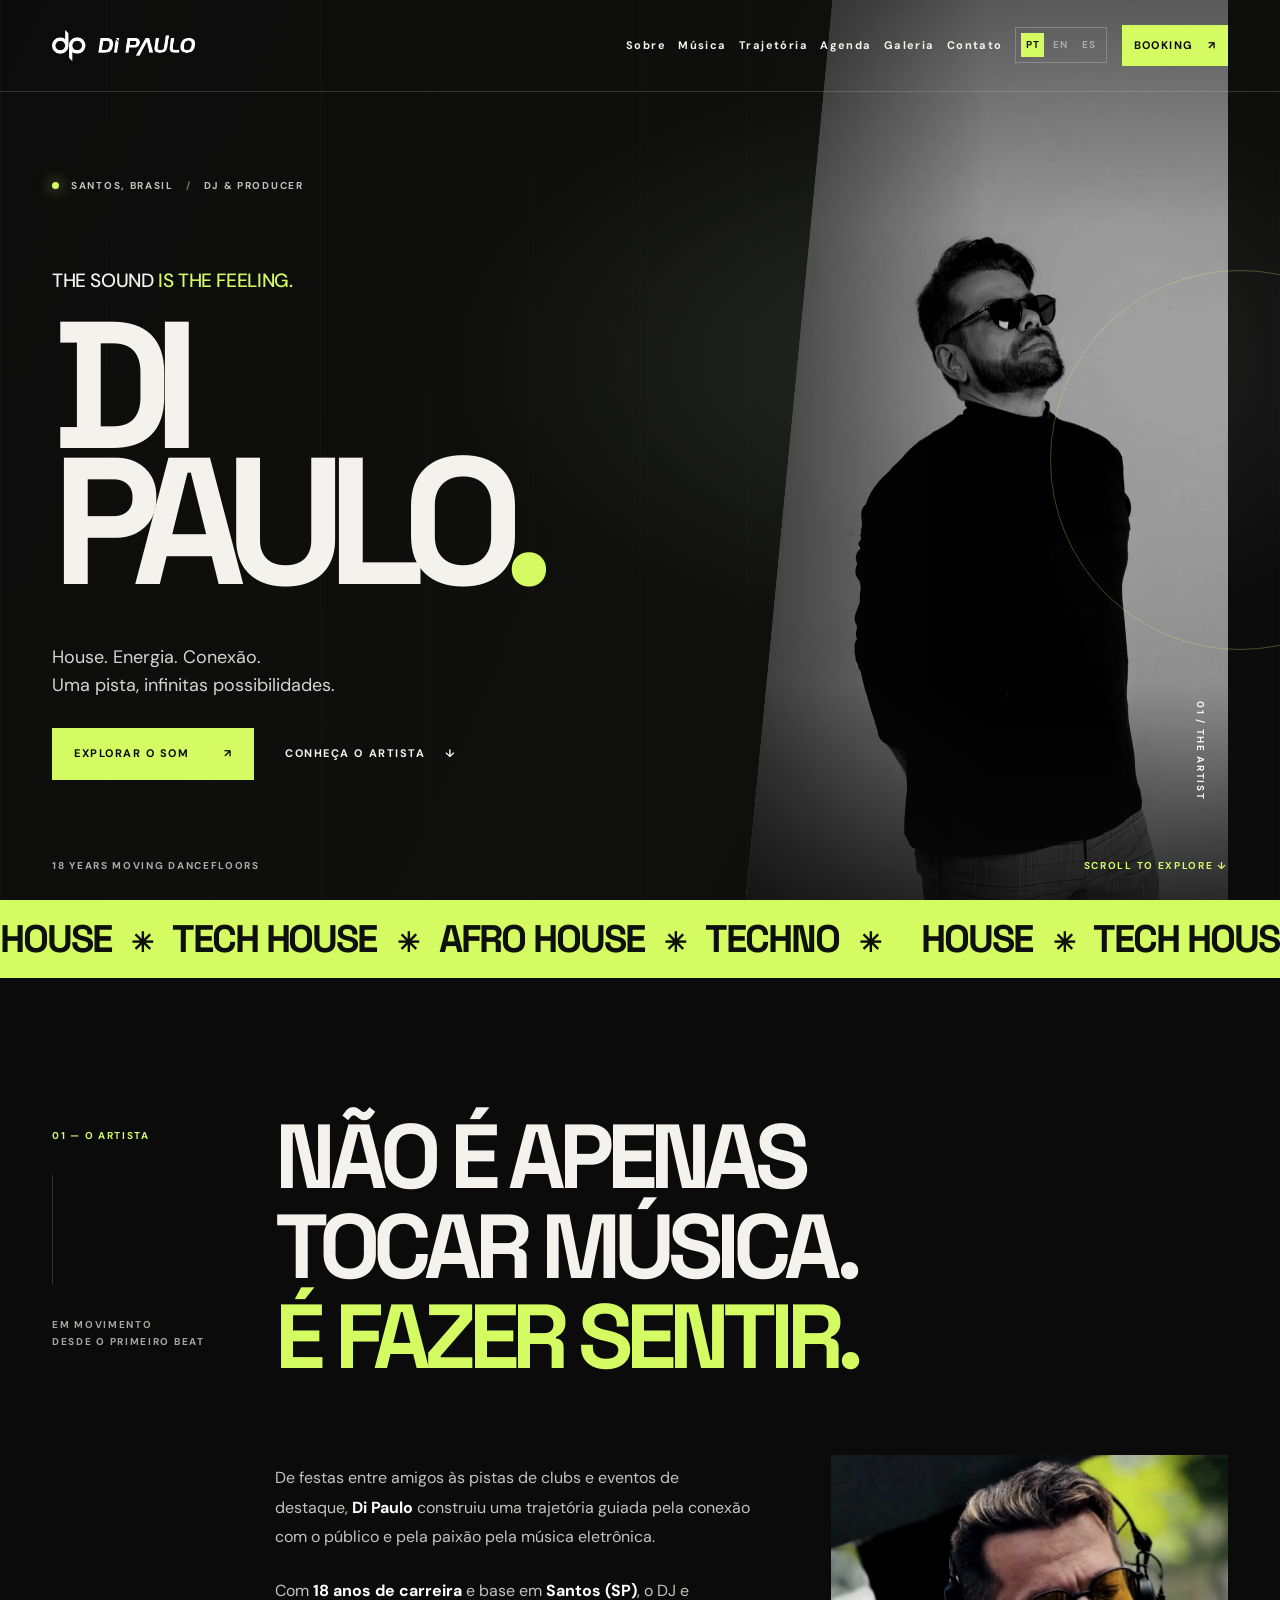
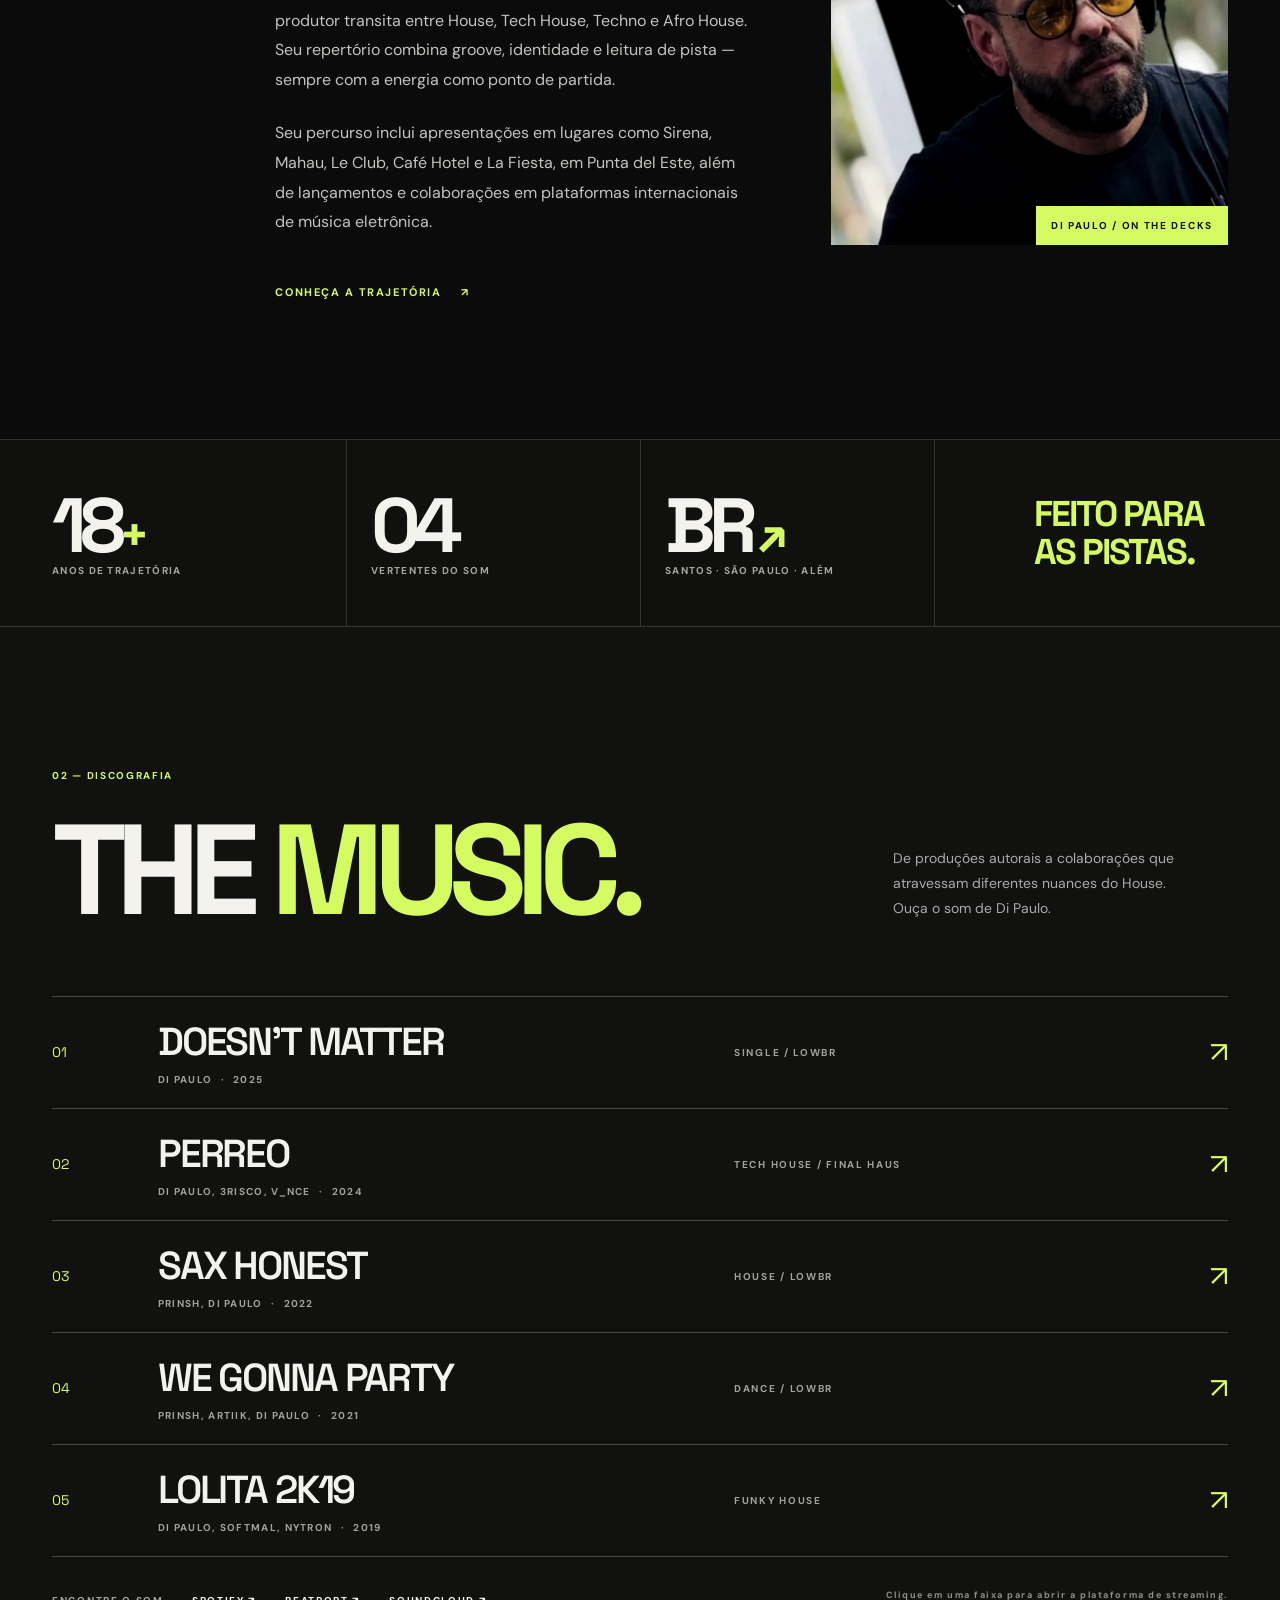
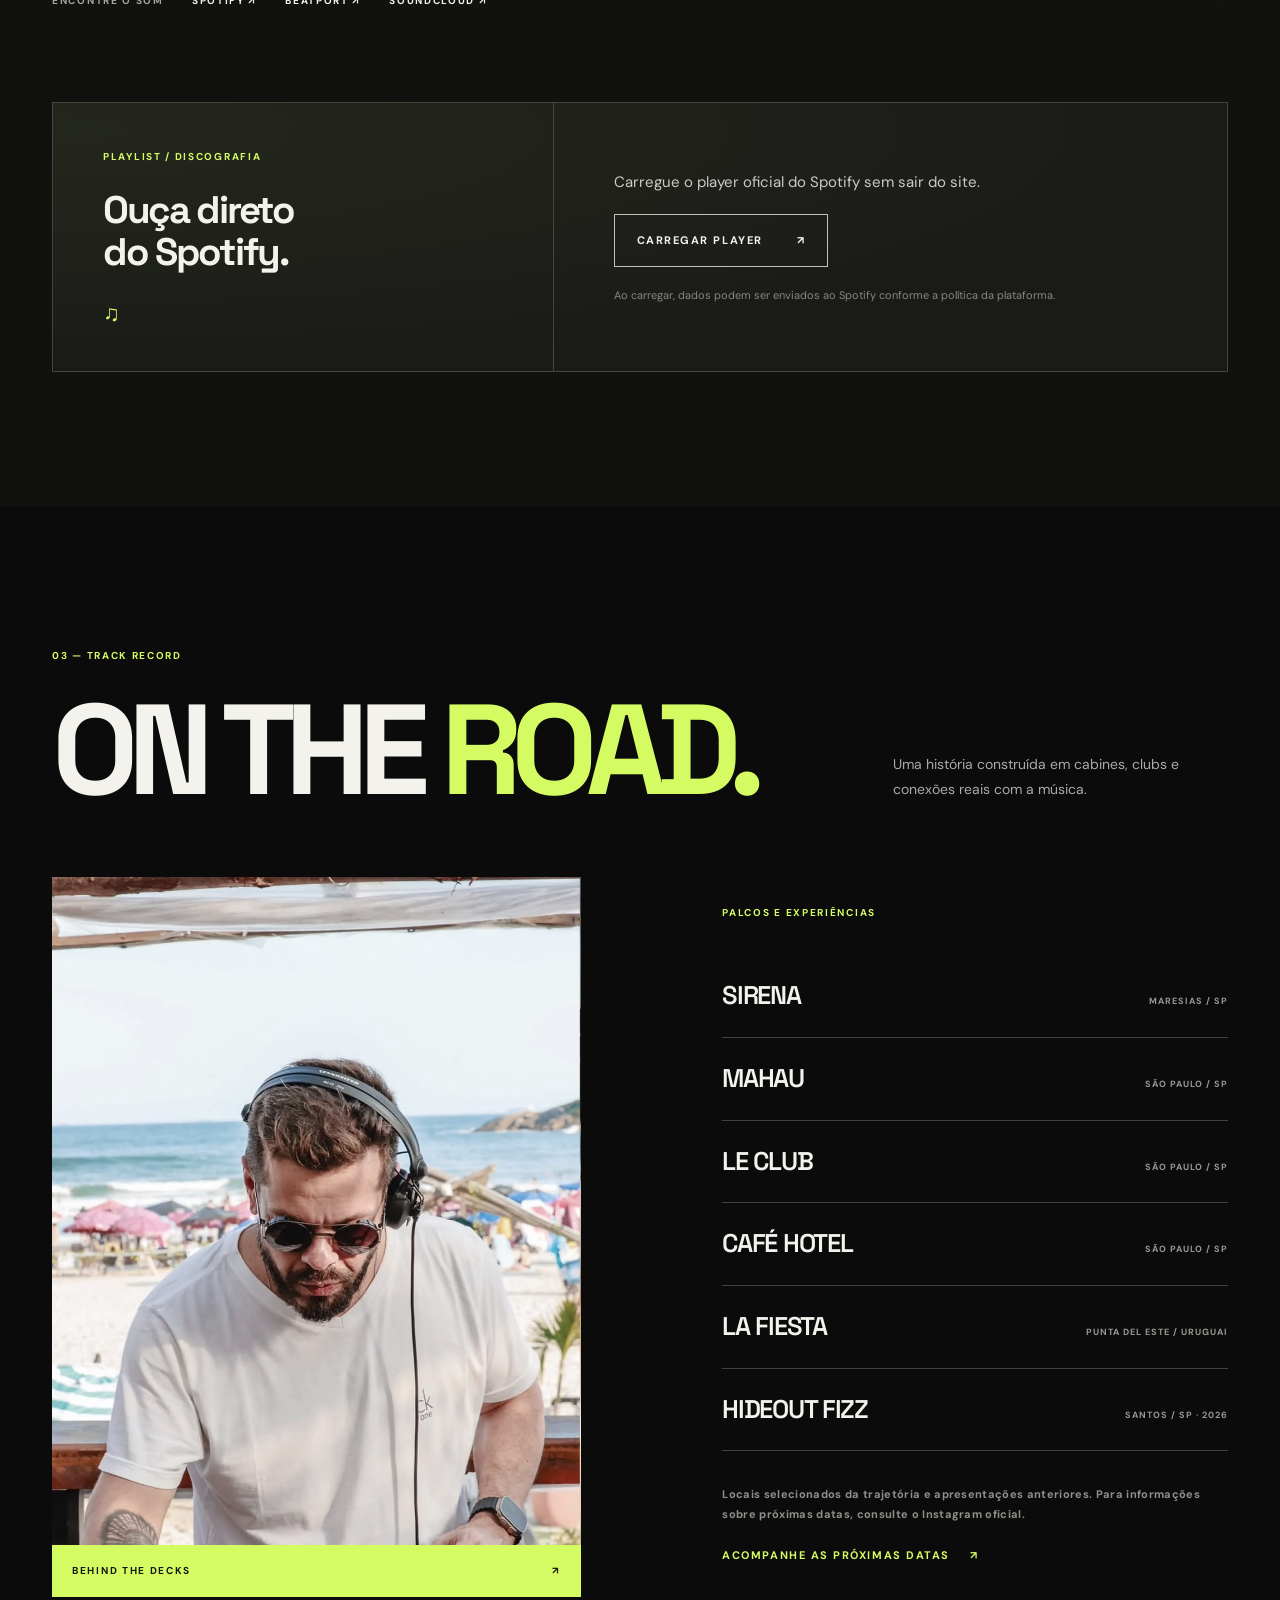
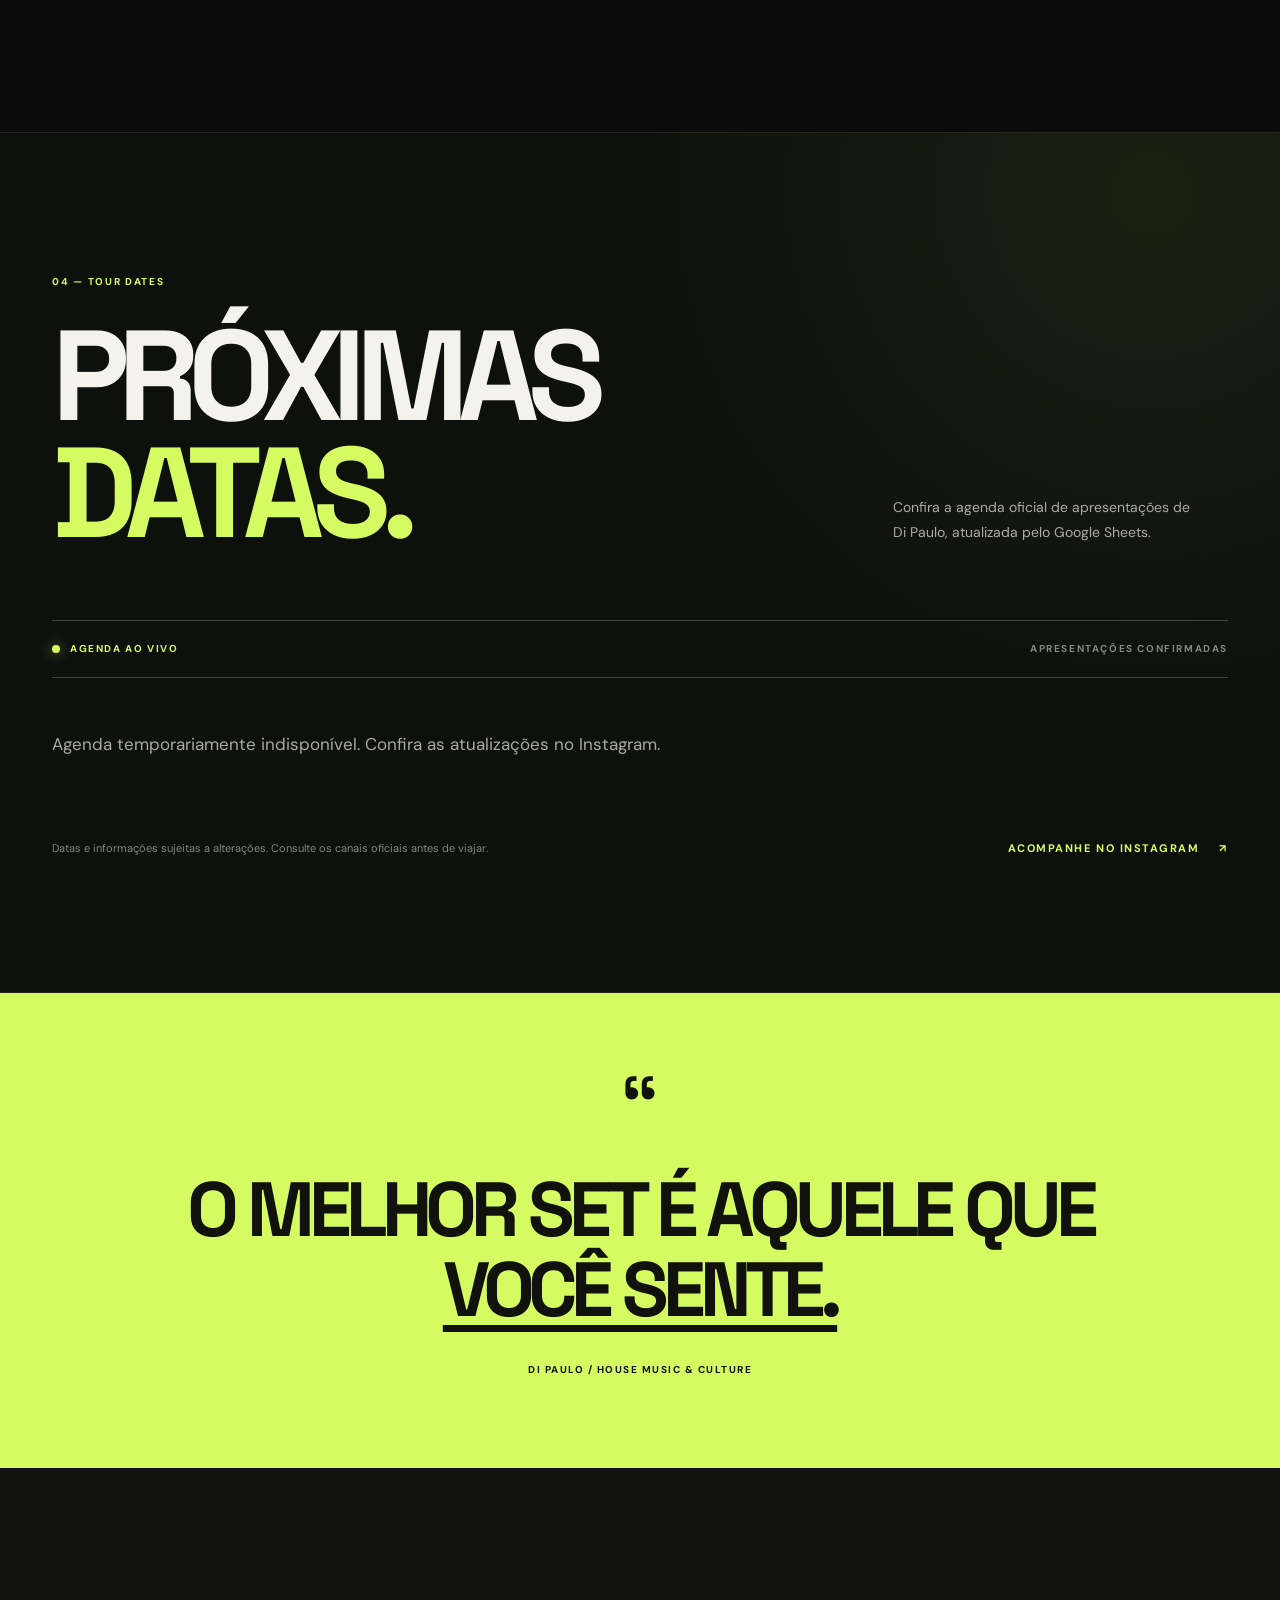
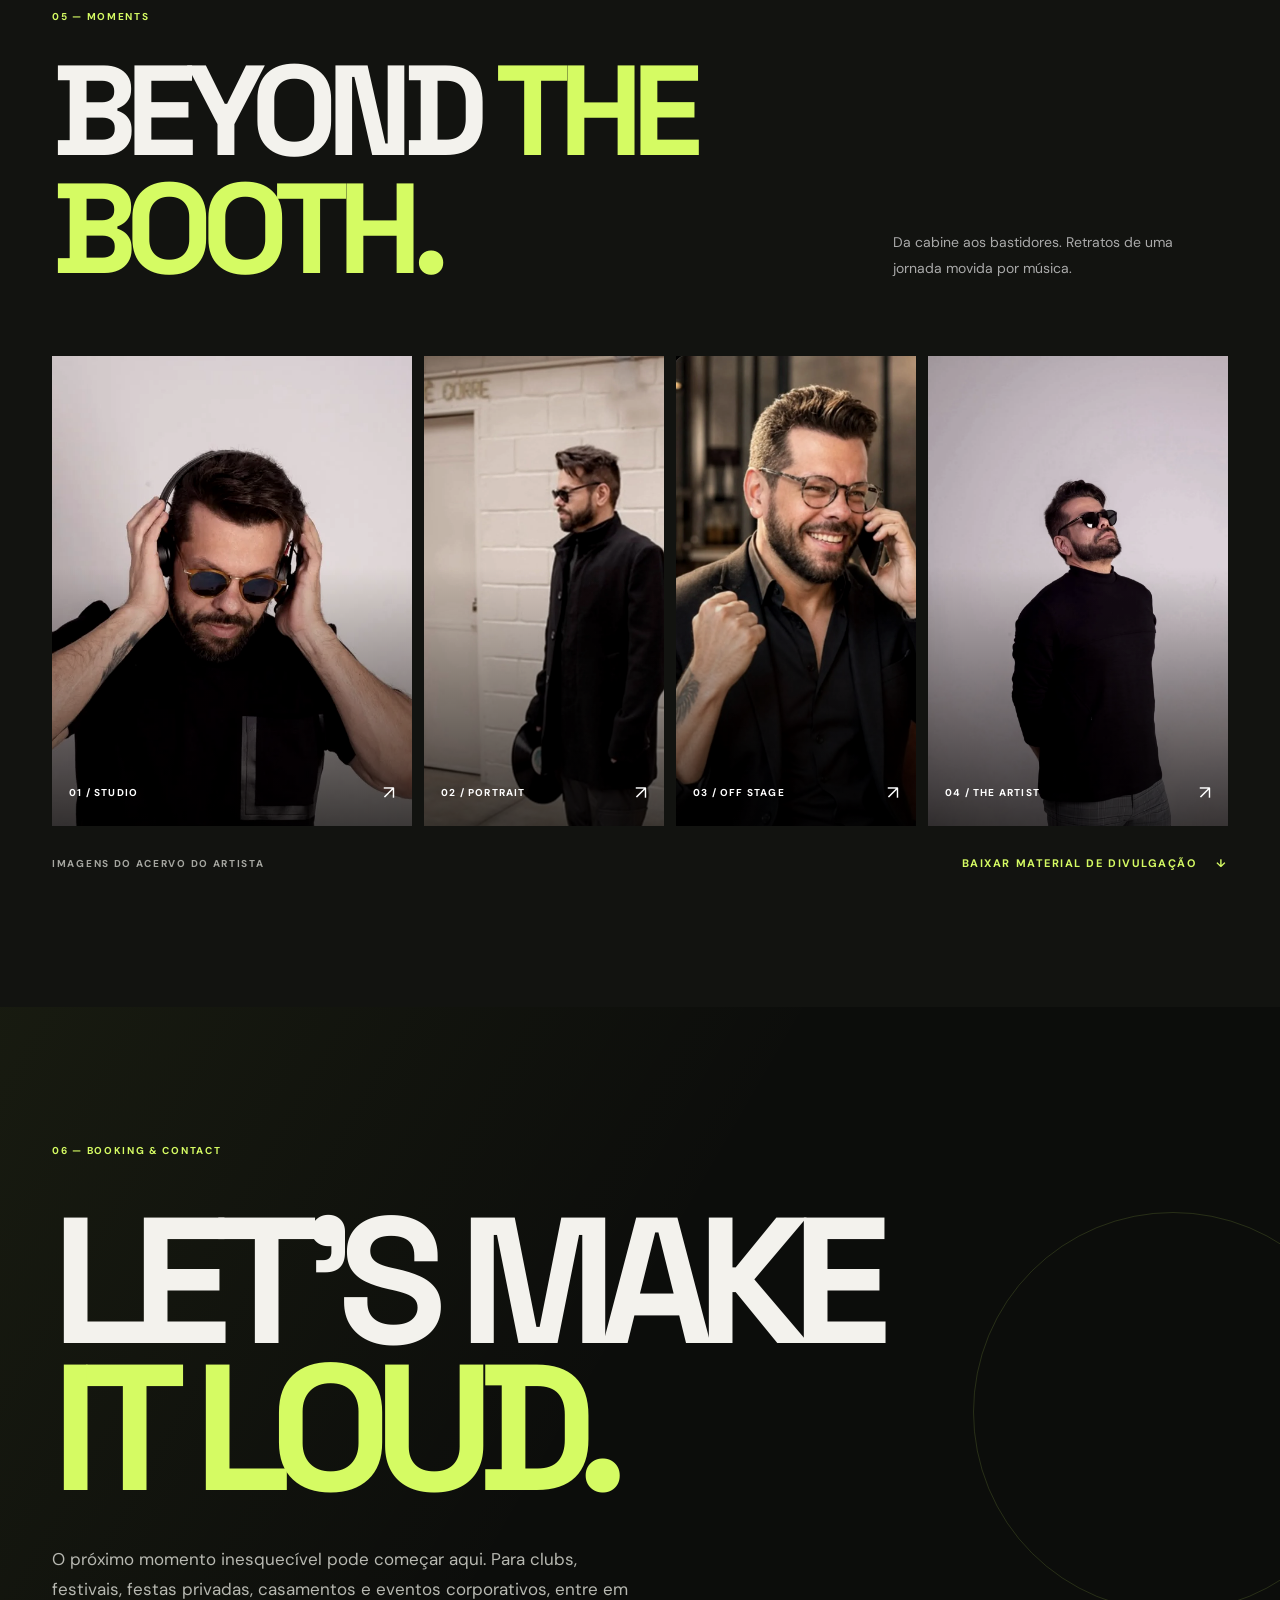
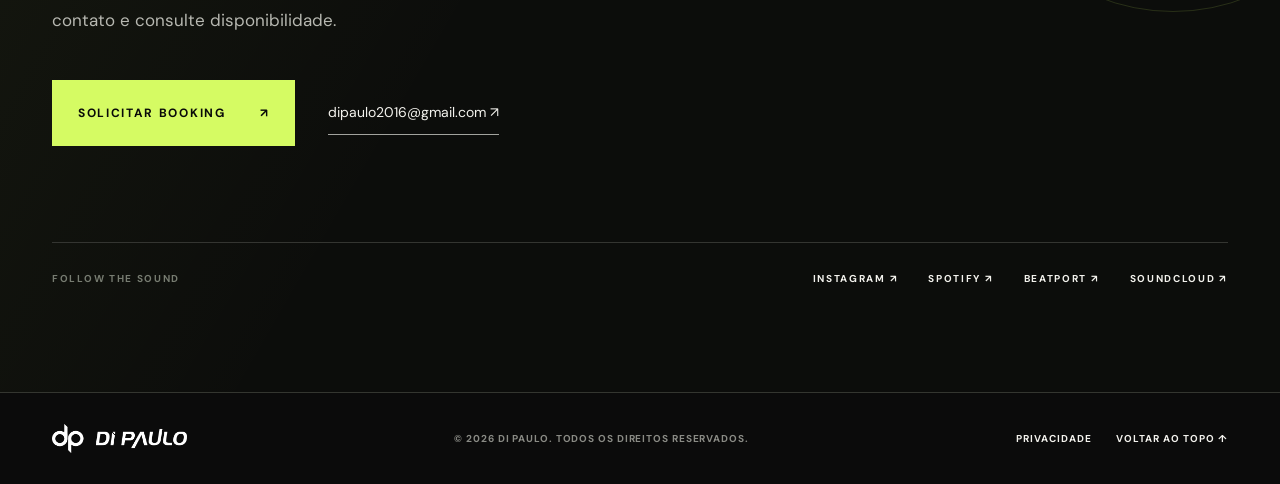
==== DI_PAULO_SITE_AGENDA_MULTILINGUE_NETLIFY/public/index.html @ 7b635022 "Add files via upload" ====
<!DOCTYPE html>

<html lang="pt-BR">
<head>
<meta charset="utf-8"/>
<meta content="width=device-width, initial-scale=1, viewport-fit=cover" name="viewport"/>
<meta content="#0b0b0b" name="theme-color"/>
<meta content="dark" name="color-scheme"/>
<meta content="Di Paulo: DJ e produtor musical de Santos (SP). Confira a agenda oficial de shows, discografia, carreira e contato para booking." name="description"/>
<meta content="index,follow,max-image-preview:large" name="robots"/>
<meta content="index,follow,max-image-preview:large" name="googlebot"/>
<meta content="Di Paulo" name="author"/>
<meta content="DJ Di Paulo, Di Paulo DJ, DJ Santos, DJ São Paulo, DJ House, Tech House, Afro House, música eletrônica, contratar DJ, booking DJ Di Paulo" name="keywords"/>
<!-- ATENÇÃO: substitua DOMINIO-A-DEFINIR.com.br pelo domínio real antes de publicar. -->
<link href="https://DOMINIO-A-DEFINIR.com.br/pt/" rel="canonical"/>
<meta content="profile" property="og:type"/>
<meta content="pt_BR" property="og:locale"/>
<meta content="Di Paulo — DJ &amp; Producer" property="og:site_name"/>
<meta content="Di Paulo | DJ &amp; Producer — Official Website" property="og:title"/>
<meta content="Di Paulo: DJ e produtor musical de Santos (SP). Confira a agenda oficial de shows, discografia, carreira e contato para booking." property="og:description"/>
<meta content="https://DOMINIO-A-DEFINIR.com.br/pt/" property="og:url"/>
<meta content="https://DOMINIO-A-DEFINIR.com.br/assets/og-di-paulo.jpg" property="og:image"/>
<meta content="1200" property="og:image:width"/>
<meta content="630" property="og:image:height"/>
<meta content="Di Paulo — DJ e produtor musical" property="og:image:alt"/>
<meta content="summary_large_image" name="twitter:card"/>
<meta content="Di Paulo | DJ &amp; Producer" name="twitter:title"/>
<meta content="Di Paulo: DJ e produtor musical de Santos (SP). Confira a agenda oficial de shows, discografia, carreira e contato para booking." name="twitter:description"/>
<meta content="https://DOMINIO-A-DEFINIR.com.br/assets/og-di-paulo.jpg" name="twitter:image"/>
<link href="assets/favicon.png" rel="icon" sizes="64x64" type="image/png"/>
<link href="assets/apple-touch-icon.png" rel="apple-touch-icon"/>
<link href="site.webmanifest" rel="manifest"/>
<link as="image" fetchpriority="high" href="assets/hero.webp" rel="preload"/>
<link href="https://fonts.googleapis.com" rel="preconnect"/>
<link crossorigin="" href="https://fonts.gstatic.com" rel="preconnect"/>
<link href="https://fonts.googleapis.com/css2?family=DM+Sans:wght@400;500;600;700&amp;family=Space+Grotesk:wght@400;500;600;700&amp;display=swap" rel="stylesheet"/>
<link href="styles.css" rel="stylesheet"/>
<title>Di Paulo | DJ e Produtor Musical — Agenda, Músicas e Booking</title>
<script type="application/ld+json">{"@context":"https://schema.org","@graph":[{"@type":"WebSite","@id":"https://DOMINIO-A-DEFINIR.com.br/#website","url":"https://DOMINIO-A-DEFINIR.com.br/","name":"Di Paulo | Official Website","inLanguage":["pt-BR","en","es"],"description":"Site oficial do DJ e produtor musical Di Paulo."},{"@type":"MusicGroup","@id":"https://DOMINIO-A-DEFINIR.com.br/#artist","name":"Di Paulo","alternateName":"DJ Di Paulo","url":"https://DOMINIO-A-DEFINIR.com.br/","image":"https://DOMINIO-A-DEFINIR.com.br/assets/og-di-paulo.jpg","description":"DJ e produtor de Santos, São Paulo, com 18 anos de carreira, dedicado à música eletrônica, House, Tech House, Techno e Afro House.","genre":["House","Tech House","Techno","Afro House"],"foundingLocation":{"@type":"Place","name":"Santos, São Paulo, Brasil"},"sameAs":["https://www.instagram.com/dipaulo.dj/","https://open.spotify.com/artist/3mV32t6fsjAGWdzSOjHzW8","https://www.beatport.com/artist/di-paulo/91084","https://soundcloud.com/dipaulodj"],"member":{"@type":"Person","name":"Moisés da Silva Paula","alternateName":"Di Paulo","jobTitle":"DJ e produtor musical"}},{"@type":"WebPage","@id":"https://DOMINIO-A-DEFINIR.com.br/pt/#page","url":"https://DOMINIO-A-DEFINIR.com.br/pt/","name":"Di Paulo | DJ e Produtor Musical — Agenda, Músicas e Booking","inLanguage":"pt-BR","isPartOf":{"@id":"https://DOMINIO-A-DEFINIR.com.br/#website"},"about":{"@id":"https://DOMINIO-A-DEFINIR.com.br/#artist"}}]}</script>
<link href="https://DOMINIO-A-DEFINIR.com.br/pt/" hreflang="pt-BR" rel="alternate"/><link href="https://DOMINIO-A-DEFINIR.com.br/en/" hreflang="en" rel="alternate"/><link href="https://DOMINIO-A-DEFINIR.com.br/es/" hreflang="es" rel="alternate"/><link href="https://DOMINIO-A-DEFINIR.com.br/pt/" hreflang="x-default" rel="alternate"/></head>
<body>
<a class="skip-link" href="#conteudo">Pular para o conteúdo</a>
<header class="site-header" id="topo">
<div class="header-shell">
<a aria-label="Di Paulo — início" class="brand" href="#inicio"><img alt="Di Paulo" decoding="async" height="45" src="assets/logo-di-paulo.png" width="202"/></a>
<nav aria-label="Navegação principal" class="desktop-nav">
<a href="#sobre">Sobre</a><a href="#musica">Música</a><a href="#trajetoria">Trajetória</a><a href="#agenda">Agenda</a><a href="#galeria">Galeria</a><a href="#contato">Contato</a>
</nav>
<div class="header-end"><nav aria-label="Selecionar idioma" class="lang-switch"><a aria-current="page" class="active" href="pt/" hreflang="pt-BR" lang="pt-BR">PT</a><a href="en/" hreflang="en" lang="en">EN</a><a href="es/" hreflang="es" lang="es">ES</a></nav>
<a class="header-book" href="https://wa.me/5513996611777?text=Ol%C3%A1%2C%20Di%20Paulo!%20Gostaria%20de%20consultar%20uma%20data%20para%20booking." rel="noopener noreferrer" target="_blank">BOOKING <span aria-hidden="true">↗</span></a>
<button aria-controls="mobileNav" aria-expanded="false" aria-label="Abrir menu de navegação" class="menu-toggle" id="menuToggle"><span></span><span></span></button>
</div>
</div>
<nav aria-label="Menu móvel" class="mobile-nav" hidden="" id="mobileNav">
<a href="#sobre">Sobre</a><a href="#musica">Música</a><a href="#trajetoria">Trajetória</a><a href="#agenda">Agenda</a><a href="#galeria">Galeria</a><a href="#contato">Contato</a>
<a class="mobile-book" href="https://wa.me/5513996611777?text=Ol%C3%A1%2C%20Di%20Paulo!%20Gostaria%20de%20consultar%20uma%20data%20para%20booking." rel="noopener noreferrer" target="_blank">Solicitar booking ↗</a>
</nav>
</header>
<main id="conteudo">
<section aria-labelledby="heroTitle" class="hero" id="inicio">
<div aria-hidden="true" class="hero-noise"></div>
<div class="hero-grid container">
<div class="hero-copy">
<span class="eyebrow"><span aria-hidden="true" class="pulse"></span> SANTOS, BRASIL <span class="eyebrow-divider">/</span> DJ &amp; PRODUCER</span>
<p class="hero-kicker">THE SOUND <span>IS THE FEELING.</span></p>
<h1 id="heroTitle">DI<br/><em>PAULO</em><span class="hero-period">.</span></h1>
<div class="hero-bottom-copy">
<p>House. Energia. Conexão.<br/>Uma pista, infinitas possibilidades.</p>
<div class="hero-actions"><a class="button button-primary" href="#musica">EXPLORAR O SOM <span aria-hidden="true">↗</span></a><a class="text-link" href="#sobre">CONHEÇA O ARTISTA <span aria-hidden="true">↓</span></a></div>
</div>
</div>
<div aria-hidden="true" class="hero-visual">
<div class="hero-image-panel"><img alt="" fetchpriority="high" height="1600" src="assets/hero.webp" width="1164"/></div>
<span class="hero-visual-id">01 / THE ARTIST</span>
<div class="hero-visual-ring"></div>
</div>
</div>
<div class="hero-footer container"><span>18 YEARS MOVING DANCEFLOORS</span><span>SCROLL TO EXPLORE <span aria-hidden="true">↓</span></span></div>
</section>
<div aria-label="House, Tech House, Afro House e Techno" class="marquee"><div aria-hidden="true" class="marquee-inner"><span>HOUSE <i>✳</i> TECH HOUSE <i>✳</i> AFRO HOUSE <i>✳</i> TECHNO <i>✳</i></span><span>HOUSE <i>✳</i> TECH HOUSE <i>✳</i> AFRO HOUSE <i>✳</i> TECHNO <i>✳</i></span></div></div>
<section aria-labelledby="aboutTitle" class="section about" id="sobre">
<div class="container about-layout">
<div class="section-side"><span class="section-count">01 — O ARTISTA</span><div class="side-line"></div><span class="mini-note">EM MOVIMENTO<br/>DESDE O PRIMEIRO BEAT</span></div>
<div class="about-main"><p class="leadline">NÃO É APENAS<br/>TOCAR MÚSICA.<br/><span>É FAZER SENTIR.</span></p>
<div class="about-content"><div class="about-text"><h2 class="visually-hidden" id="aboutTitle">Sobre Di Paulo</h2><p>De festas entre amigos às pistas de clubs e eventos de destaque, <strong>Di Paulo</strong> construiu uma trajetória guiada pela conexão com o público e pela paixão pela música eletrônica.</p><p>Com <strong>18 anos de carreira</strong> e base em <strong>Santos (SP)</strong>, o DJ e produtor transita entre House, Tech House, Techno e Afro House. Seu repertório combina groove, identidade e leitura de pista — sempre com a energia como ponto de partida.</p><p>Seu percurso inclui apresentações em lugares como Sirena, Mahau, Le Club, Café Hotel e La Fiesta, em Punta del Este, além de lançamentos e colaborações em plataformas internacionais de música eletrônica.</p><a class="inline-arrow" href="#trajetoria">CONHEÇA A TRAJETÓRIA <span aria-hidden="true">↗</span></a></div>
<div class="about-image"><img alt="Di Paulo utilizando fones de DJ durante uma apresentação" height="1148" loading="lazy" src="assets/portrait.webp" width="1290"/><span class="photo-label">DI PAULO / ON THE DECKS</span></div></div>
</div>
</div>
</section>
<section aria-label="Destaques da carreira" class="stats-band"><div class="container stats-grid"><div class="stat"><strong>18<span>+</span></strong><small>ANOS DE TRAJETÓRIA</small></div><div class="stat"><strong>04</strong><small>VERTENTES DO SOM</small></div><div class="stat"><strong>BR<span> ↗</span></strong><small>SANTOS · SÃO PAULO · ALÉM</small></div><div class="stat stat-statement"><span>FEITO PARA<br/>AS PISTAS.</span></div></div></section>
<section aria-labelledby="musicTitle" class="section music-section" id="musica"><div class="container">
<div class="section-heading"><div><span class="section-count">02 — DISCOGRAFIA</span><h2 id="musicTitle">THE <em>MUSIC.</em></h2></div><p>De produções autorais a colaborações que atravessam diferentes nuances do House. Ouça o som de Di Paulo.</p></div>
<div class="music-list">
<a class="track" href="https://open.spotify.com/artist/3mV32t6fsjAGWdzSOjHzW8" rel="noopener noreferrer" target="_blank"><span class="track-index">01</span><span class="track-body"><b>DOESN'T MATTER</b><small>DI PAULO <span class="dotsep">·</span> 2025</small></span><span class="track-type">SINGLE / LOWBR</span><span aria-hidden="true" class="track-arrow">↗</span></a>
<a class="track" href="https://www.beatport.com/pt/artist/di-paulo/91084" rel="noopener noreferrer" target="_blank"><span class="track-index">02</span><span class="track-body"><b>PERREO</b><small>DI PAULO, 3RISCO, V_NCE <span class="dotsep">·</span> 2024</small></span><span class="track-type">TECH HOUSE / FINAL HAUS</span><span aria-hidden="true" class="track-arrow">↗</span></a>
<a class="track" href="https://music.apple.com/us/song/1717114560" rel="noopener noreferrer" target="_blank"><span class="track-index">03</span><span class="track-body"><b>SAX HONEST</b><small>PRINSH, DI PAULO <span class="dotsep">·</span> 2022</small></span><span class="track-type">HOUSE / LOWBR</span><span aria-hidden="true" class="track-arrow">↗</span></a>
<a class="track" href="https://music.apple.com/us/album/we-gonna-party-single/1792556141" rel="noopener noreferrer" target="_blank"><span class="track-index">04</span><span class="track-body"><b>WE GONNA PARTY</b><small>PRINSH, ARTIIK, DI PAULO <span class="dotsep">·</span> 2021</small></span><span class="track-type">DANCE / LOWBR</span><span aria-hidden="true" class="track-arrow">↗</span></a>
<a class="track" href="https://www.beatport.com/track/lolita-2k19/12041640" rel="noopener noreferrer" target="_blank"><span class="track-index">05</span><span class="track-body"><b>LOLITA 2K19</b><small>DI PAULO, SOFTMAL, NYTRON <span class="dotsep">·</span> 2019</small></span><span class="track-type">FUNKY HOUSE</span><span aria-hidden="true" class="track-arrow">↗</span></a>
</div>
<div class="music-bottom"><div class="music-platforms"><span>ENCONTRE O SOM</span><a href="https://open.spotify.com/artist/3mV32t6fsjAGWdzSOjHzW8" rel="noopener noreferrer" target="_blank">SPOTIFY ↗</a><a href="https://www.beatport.com/artist/di-paulo/91084" rel="noopener noreferrer" target="_blank">BEATPORT ↗</a><a href="https://soundcloud.com/dipaulodj" rel="noopener noreferrer" target="_blank">SOUNDCLOUD ↗</a></div><p class="music-footnote">Clique em uma faixa para abrir a plataforma de streaming.</p></div>
<div class="spotify-player"><div class="player-heading"><div><span class="tiny-label">PLAYLIST / DISCOGRAFIA</span><h3>Ouça direto<br/>do Spotify.</h3></div><div aria-hidden="true" class="player-icon">♫</div></div><div class="player-load" id="playerSlot"><p>Carregue o player oficial do Spotify sem sair do site.</p><button class="button button-outline" id="loadSpotify" type="button">CARREGAR PLAYER <span aria-hidden="true">↗</span></button><small>Ao carregar, dados podem ser enviados ao Spotify conforme a política da plataforma.</small></div></div>
</div></section>
<section aria-labelledby="journeyTitle" class="section journey-section" id="trajetoria"><div class="container">
<div class="section-heading journey-heading"><div><span class="section-count">03 — TRACK RECORD</span><h2 id="journeyTitle">ON THE <em>ROAD.</em></h2></div><p>Uma história construída em cabines, clubs e conexões reais com a música.</p></div>
<div class="journey-layout"><div class="journey-photo"><img alt="Di Paulo tocando durante uma apresentação ao ar livre, próximo à praia" height="1600" loading="lazy" src="assets/live.webp" width="948"/><div class="journey-photo-label">BEHIND THE DECKS <span>↗</span></div></div><div class="journey-details"><p class="tiny-label">PALCOS E EXPERIÊNCIAS</p><ul class="venues"><li><span>SIRENA</span><small>MARESIAS / SP</small></li><li><span>MAHAU</span><small>SÃO PAULO / SP</small></li><li><span>LE CLUB</span><small>SÃO PAULO / SP</small></li><li><span>CAFÉ HOTEL</span><small>SÃO PAULO / SP</small></li><li><span>LA FIESTA</span><small>PUNTA DEL ESTE / URUGUAI</small></li><li><span>HIDEOUT FIZZ</span><small>SANTOS / SP · 2026</small></li></ul><p class="journey-note">Locais selecionados da trajetória e apresentações anteriores. Para informações sobre próximas datas, consulte o Instagram oficial.</p><a class="inline-arrow" href="https://www.instagram.com/dipaulo.dj/" rel="noopener noreferrer" target="_blank">ACOMPANHE AS PRÓXIMAS DATAS <span aria-hidden="true">↗</span></a></div></div>
</div></section><section aria-labelledby="agendaTitle" class="section agenda-section" id="agenda">
<div class="container">
<div class="section-heading"><div><span class="section-count">04 — TOUR DATES</span>
<h2 id="agendaTitle">PRÓXIMAS <em>DATAS.</em></h2></div>
<p id="agendaIntro">Confira a agenda oficial de apresentações de Di Paulo, atualizada pelo Google Sheets.</p></div>
<div class="agenda-toolbar"><span class="agenda-tag"><i aria-hidden="true"></i> <span id="agendaLabel">AGENDA AO VIVO</span></span><span id="agendaUpdated">APRESENTAÇÕES CONFIRMADAS</span></div>
<div aria-busy="true" aria-live="polite" class="agenda-list" id="agendaList"><p class="agenda-empty">Carregando apresentações...</p></div>
<div class="agenda-bottom"><p id="agendaDisclaimer">Datas e informações sujeitas a alterações. Consulte os canais oficiais antes de viajar.</p><a class="inline-arrow" href="https://www.instagram.com/dipaulo.dj/" id="agendaInstagram" rel="noopener noreferrer" target="_blank">ACOMPANHE NO INSTAGRAM <span aria-hidden="true">↗</span></a></div>
</div>
</section>
<section aria-label="Mensagem artística" class="quote-section"><div class="container quote-inner"><div class="quote-ornament">“</div><p>O MELHOR SET É AQUELE QUE <em>VOCÊ SENTE.</em></p><span>DI PAULO / HOUSE MUSIC &amp; CULTURE</span></div></section>
<section aria-labelledby="galleryTitle" class="section gallery-section" id="galeria"><div class="container"><div class="section-heading"><div><span class="section-count">05 — MOMENTS</span><h2 id="galleryTitle">BEYOND <em>THE BOOTH.</em></h2></div><p>Da cabine aos bastidores. Retratos de uma jornada movida por música.</p></div><div class="gallery-grid">
<button aria-label="Ampliar foto: Di Paulo com fones" class="gallery-card g1" data-alt="Di Paulo ajustando seus fones em ensaio fotográfico" data-full="assets/headphones.webp" type="button"><img alt="Di Paulo ajustando seus fones de ouvido" height="789" loading="lazy" src="assets/headphones.webp" width="1074"/><span>01 / STUDIO <b>↗</b></span></button>
<button aria-label="Ampliar retrato de Di Paulo" class="gallery-card g2" data-alt="Di Paulo em retrato de rua com look preto" data-full="assets/street.webp" type="button"><img alt="Di Paulo em retrato urbano" height="1600" loading="lazy" src="assets/street.webp" width="1234"/><span>02 / PORTRAIT <b>↗</b></span></button>
<button aria-label="Ampliar foto profissional de Di Paulo" class="gallery-card g3" data-alt="Di Paulo em retrato profissional sorrindo" data-full="assets/business.webp" type="button"><img alt="Retrato profissional de Di Paulo" height="1600" loading="lazy" src="assets/business.webp" width="892"/><span>03 / OFF STAGE <b>↗</b></span></button>
<button aria-label="Ampliar foto de estúdio de Di Paulo" class="gallery-card g4" data-alt="Di Paulo com roupas pretas e óculos escuros" data-full="assets/hero.webp" type="button"><img alt="Ensaio de estúdio de Di Paulo" height="1600" loading="lazy" src="assets/hero.webp" width="1164"/><span>04 / THE ARTIST <b>↗</b></span></button>
</div><div class="gallery-footer"><span>IMAGENS DO ACERVO DO ARTISTA</span><a class="inline-arrow" download="" href="media-kit-di-paulo.zip">BAIXAR MATERIAL DE DIVULGAÇÃO <span aria-hidden="true">↓</span></a></div></div></section>
<section aria-labelledby="contactTitle" class="contact-section" id="contato"><div class="container contact-layout"><span class="section-count">06 — BOOKING &amp; CONTACT</span><h2 id="contactTitle">LET'S MAKE<br/><em>IT LOUD.</em></h2><p>O próximo momento inesquecível pode começar aqui. Para clubs, festivais, festas privadas, casamentos e eventos corporativos, entre em contato e consulte disponibilidade.</p><div class="contact-actions"><a class="button button-primary large" href="https://wa.me/5513996611777?text=Ol%C3%A1%2C%20Di%20Paulo!%20Gostaria%20de%20consultar%20uma%20data%20para%20booking." rel="noopener noreferrer" target="_blank">SOLICITAR BOOKING <span aria-hidden="true">↗</span></a><a class="email-link" href="mailto:dipaulo2016@gmail.com?subject=Booking%20-%20Di%20Paulo">dipaulo2016@gmail.com <span aria-hidden="true">↗</span></a></div><div class="contact-social"><span>FOLLOW THE SOUND</span><a href="https://www.instagram.com/dipaulo.dj/" rel="noopener noreferrer" target="_blank">INSTAGRAM ↗</a><a href="https://open.spotify.com/artist/3mV32t6fsjAGWdzSOjHzW8" rel="noopener noreferrer" target="_blank">SPOTIFY ↗</a><a href="https://www.beatport.com/artist/di-paulo/91084" rel="noopener noreferrer" target="_blank">BEATPORT ↗</a><a href="https://soundcloud.com/dipaulodj" rel="noopener noreferrer" target="_blank">SOUNDCLOUD ↗</a></div></div></section>
</main>
<footer class="site-footer"><div class="container footer-content"><a class="footer-logo" href="#inicio"><img alt="Di Paulo — voltar ao início" height="41" loading="lazy" src="assets/logo-di-paulo.png" width="185"/></a><p>© <span id="year">2026</span> DI PAULO. TODOS OS DIREITOS RESERVADOS.</p><div class="footer-links"><a href="privacidade.html">PRIVACIDADE</a><a href="#inicio">VOLTAR AO TOPO ↑</a></div></div></footer>
<dialog aria-label="Foto ampliada" class="lightbox" id="lightbox"><button aria-label="Fechar foto ampliada" class="lightbox-close" id="lightboxClose" type="button">✕</button><img alt="" id="lightboxImage" src="assets/headphones.webp"/><p id="lightboxCaption"></p></dialog>
<script defer="" src="script.js"></script>
</body>
</html>
---- DI_PAULO_SITE_AGENDA_MULTILINGUE_NETLIFY/public/styles.css ----
:root{--bg:#0b0b0b;--panel:#141414;--panel2:#1a1a1a;--text:#f3f2ed;--muted:#a5a6a0;--line:#343531;--accent:#d5fb63;--font-display:'Space Grotesk',Arial,Helvetica,sans-serif;--font-body:'DM Sans',Arial,Helvetica,sans-serif;--max:1370px}
*,*::before,*::after{box-sizing:border-box}html{scroll-behavior:smooth;scroll-padding-top:88px}body{margin:0;background:var(--bg);color:var(--text);font-family:var(--font-body);font-size:16px;line-height:1.55;-webkit-font-smoothing:antialiased}::selection{background:var(--accent);color:#080808}a{color:inherit;text-decoration:none}button{font:inherit;cursor:pointer}img{max-width:100%;display:block}button:focus-visible,a:focus-visible{outline:2px solid var(--accent);outline-offset:5px}h1,h2,h3,p{margin-top:0}h1,h2,h3{font-family:var(--font-display)}.container{width:min(calc(100% - 104px),var(--max));margin-inline:auto}.visually-hidden{position:absolute;clip-path:inset(50%);width:1px;height:1px;overflow:hidden;white-space:nowrap}.skip-link{position:fixed;top:-60px;left:12px;background:var(--accent);color:#080808;padding:12px;z-index:999}.skip-link:focus{top:12px}.site-header{position:absolute;top:0;left:0;width:100%;z-index:100;border-bottom:1px solid rgba(255,255,255,.15)}.site-header.scrolled{position:fixed;background:rgba(10,10,10,.95);backdrop-filter:blur(20px)}.header-shell{height:91px;width:min(calc(100% - 104px),var(--max));margin:auto;display:flex;align-items:center;justify-content:space-between;gap:34px}.brand{display:inline-flex;align-items:center;flex:0 0 auto}.brand img{width:183px;height:auto}.desktop-nav{display:flex;gap:31px;align-items:center;margin-left:auto}.desktop-nav a,.header-book{font-weight:700;font-size:11px;letter-spacing:.13em}.desktop-nav a{transition:color .2s}.desktop-nav a:hover,.footer-links a:hover{color:var(--accent)}.header-book{color:var(--bg);background:var(--accent);padding:13px 18px;white-space:nowrap;display:inline-flex;gap:14px;align-items:center;transition:background .2s,transform .2s}.header-book:hover,.button-primary:hover{background:#e5ff9a;transform:translateY(-2px)}.menu-toggle{display:none;background:transparent;border:0;padding:10px;gap:7px;flex-direction:column}.menu-toggle span{display:block;width:25px;height:2px;background:var(--text)}.mobile-nav[hidden]{display:none!important}.hero{position:relative;min-height:855px;height:min(920px,100svh);max-height:1020px;overflow:hidden;background:radial-gradient(ellipse at 74% 40%,#282a28 0%,transparent 37%),#0c0c0c}.hero::before{content:'';position:absolute;inset:0;background-image:linear-gradient(90deg,rgba(255,255,255,.022) 1px,transparent 1px);background-size:8.33% 100%;pointer-events:none}.hero-noise{position:absolute;inset:0;background:linear-gradient(115deg,transparent 0%,rgba(29,34,20,.18) 60%,transparent 90%);pointer-events:none}.hero-grid{position:relative;height:100%;display:grid;grid-template-columns:59% 41%;z-index:1}.hero-copy{position:relative;display:flex;flex-direction:column;justify-content:center;padding:116px 0 58px;z-index:3}.eyebrow,.section-count,.mini-note,.tiny-label,.hero-footer,.photo-label,.music-platforms,.music-footnote,.journey-photo-label,.journey-note,.gallery-footer,.contact-social,.site-footer,.track-type{font-size:10px;letter-spacing:.17em;font-weight:700}.eyebrow{display:flex;align-items:center;gap:12px;color:#c1c1b9}.pulse{width:7px;height:7px;background:var(--accent);border-radius:50%;box-shadow:0 0 15px var(--accent)}.eyebrow-divider{color:#75766e}.hero-kicker{font-size:clamp(15px,1.5vw,20px);font-weight:500;letter-spacing:-.02em;margin:72px 0 0}.hero-kicker span{color:var(--accent)}.hero h1{font-size:clamp(126px,14.1vw,226px);line-height:.75;letter-spacing:-.105em;font-weight:700;margin:23px 0 0;white-space:nowrap}.hero h1 em{font-style:normal;color:var(--text)}.hero-period{color:var(--accent)}.hero-bottom-copy{margin-top:55px;display:flex;flex-direction:column;gap:28px}.hero-bottom-copy p{font-size:18px;line-height:1.55;color:#d4d5d0;margin:0}.hero-actions{display:flex;align-items:center;gap:31px;flex-wrap:wrap}.button{border:0;display:inline-flex;align-items:center;justify-content:space-between;gap:34px;padding:17px 22px;font-weight:700;letter-spacing:.14em;font-size:11px;transition:background .2s,transform .2s;min-height:52px}.button-primary{background:var(--accent);color:#090a08}.button-outline{background:transparent;border:1px solid #bfc1b8;color:var(--text)}.button-outline:hover{border-color:var(--accent);color:var(--accent)}.text-link,.inline-arrow{font-size:11px;letter-spacing:.14em;font-weight:700;display:inline-flex;gap:20px;align-items:center}.text-link:hover,.inline-arrow:hover{color:var(--accent)}.hero-visual{position:relative;align-self:stretch;min-width:0}.hero-image-panel{height:100%;width:100%;overflow:hidden;position:relative;clip-path:polygon(18% 0,100% 0,100% 100%,0 100%)}.hero-image-panel::after{content:'';position:absolute;inset:0;background:linear-gradient(90deg,rgba(10,10,10,.62),rgba(10,10,10,.01) 50%),linear-gradient(0deg,rgba(10,10,10,.75),transparent 24%,transparent 75%,rgba(10,10,10,.36));pointer-events:none}.hero-image-panel img{height:100%;width:100%;object-fit:cover;object-position:50% 39%;filter:grayscale(1) contrast(1.2) brightness(.72)}.hero-visual-id{position:absolute;bottom:100px;right:20px;font-size:10px;font-weight:700;letter-spacing:.17em;z-index:2;writing-mode:vertical-rl}.hero-visual-ring{width:380px;height:380px;border:1px solid rgba(213,251,99,.28);position:absolute;border-radius:50%;top:30%;right:-42%;pointer-events:none}.hero-footer{position:absolute;bottom:27px;left:50%;transform:translateX(-50%);display:flex;justify-content:space-between;z-index:5;color:#aaa;gap:15px}.hero-footer span:last-child{color:var(--accent)}.marquee{background:var(--accent);color:#0e100b;overflow:hidden;white-space:nowrap;padding:20px 0}.marquee-inner{display:flex;width:max-content;animation:marquee 26s linear infinite}.marquee-inner>span{font-family:var(--font-display);font-size:clamp(25px,3vw,46px);line-height:1;letter-spacing:-.055em;font-weight:700;padding-right:28px}.marquee i{font-size:.7em;font-style:normal;padding:0 13px}@keyframes marquee{to{transform:translateX(-50%)}}.section{padding:135px 0}.section-count{color:var(--accent)}.about-layout{display:grid;grid-template-columns:19% 81%}.section-side{display:flex;flex-direction:column;gap:31px;padding-top:15px}.side-line{width:1px;height:110px;background:var(--line)}.mini-note{color:var(--muted);line-height:1.7}.leadline{font-size:clamp(52px,7.1vw,105px);line-height:.99;letter-spacing:-.076em;font-family:var(--font-display);font-weight:700;margin:0 0 80px}.leadline span{color:var(--accent)}.about-content{display:grid;grid-template-columns:1fr .83fr;gap:clamp(32px,6vw,95px);align-items:start}.about-text{max-width:530px}.about-text p{font-size:16px;line-height:1.85;color:#c3c3bf;margin:0 0 24px}.about-text strong{color:#fff}.about-text .inline-arrow{margin-top:23px;color:var(--accent)}.about-image{margin-top:-8px;position:relative;overflow:hidden}.about-image img{width:100%;height:390px;object-fit:cover;object-position:50% 43%;filter:saturate(.68) contrast(1.1)}.photo-label{position:absolute;right:0;bottom:0;background:var(--accent);color:#10110d;padding:12px 15px}.stats-band{border-top:1px solid var(--line);border-bottom:1px solid var(--line);background:#10110f}.stats-grid{display:grid;grid-template-columns:repeat(4,1fr)}.stat{padding:47px 24px;border-left:1px solid var(--line);min-height:170px;display:flex;flex-direction:column;justify-content:space-between}.stat:first-child{padding-left:0;border-left:0}.stat strong{font-family:var(--font-display);font-size:clamp(58px,6vw,90px);letter-spacing:-.09em;line-height:1}.stat strong span{color:var(--accent);font-size:.65em}.stat small{font-size:10px;font-weight:700;letter-spacing:.13em;color:#a5a6a0}.stat-statement{justify-content:center;align-items:flex-end;color:var(--accent)}.stat-statement>span{font-family:var(--font-display);font-size:clamp(29px,2.8vw,44px);font-weight:700;line-height:1.04;letter-spacing:-.055em}.section-heading{display:flex;align-items:end;justify-content:space-between;gap:36px;margin-bottom:68px}.section-heading h2{font-size:clamp(72px,10vw,142px);line-height:.92;letter-spacing:-.085em;margin:24px 0 0}.section-heading h2 em{font-style:normal;color:var(--accent)}.section-heading>p{max-width:300px;color:#aaa;line-height:1.8;font-size:14px;margin:0 3% 7px 0}.music-section{background:#111210}.music-list{border-top:1px solid #454740}.track{display:grid;grid-template-columns:9% 49% 31% 11%;align-items:center;min-height:112px;border-bottom:1px solid #454740;transition:background .2s,padding .2s;padding:13px 0}.track:hover{padding-left:14px;padding-right:14px;background:#23251d}.track-index{font-family:var(--font-display);font-size:14px;color:var(--accent)}.track-body{display:flex;flex-direction:column;gap:6px}.track-body b{font-family:var(--font-display);font-size:clamp(25px,3.05vw,41px);font-weight:600;letter-spacing:-.055em;line-height:1.2}.track-body small{color:#a1a29c;font-size:10px;letter-spacing:.13em;font-weight:700}.dotsep{padding:0 5px}.track-type{color:#a1a29c}.track-arrow{justify-self:end;font-size:29px;color:var(--accent);transition:transform .2s}.track:hover .track-arrow{transform:translate(4px,-4px)}.music-bottom{display:flex;align-items:center;justify-content:space-between;gap:20px;margin-top:32px}.music-platforms{display:flex;flex-wrap:wrap;align-items:center;gap:28px}.music-platforms>span{color:var(--muted)}.music-platforms a:hover{color:var(--accent)}.music-footnote{color:#8e8f8a;font-size:9px}.spotify-player{border:1px solid #44463d;margin-top:90px;display:grid;grid-template-columns:1fr 1.35fr;min-height:270px;background:radial-gradient(ellipse at 0% 10%,#24271d,transparent 70%),#1a1b18}.player-heading{padding:40px 50px;display:flex;flex-direction:column;justify-content:space-between}.tiny-label{color:var(--accent)}.player-heading h3{font-size:clamp(31px,3vw,47px);line-height:1.1;letter-spacing:-.06em;margin:21px 0 0}.player-icon{font-size:22px;color:var(--accent)}.player-load{padding:45px 60px;border-left:1px solid #44463d;display:flex;align-items:flex-start;flex-direction:column;justify-content:center;gap:20px}.player-load p{color:#cbcbc6;font-size:15px;max-width:380px;margin:0}.player-load small{color:#858780;font-size:11px}.player-iframe{width:100%;height:275px;border:0;display:block}.journey-section{background:#0b0b0b}.journey-layout{display:grid;grid-template-columns:45% 1fr;gap:12%;align-items:stretch}.journey-photo{position:relative;max-height:720px;overflow:hidden}.journey-photo img{height:100%;width:100%;object-fit:cover;object-position:center 44%;filter:saturate(.68) contrast(1.05)}.journey-photo-label{position:absolute;left:0;bottom:0;background:var(--accent);color:#151612;width:100%;padding:18px 20px;display:flex;justify-content:space-between}.journey-details{padding:28px 0}.venues{list-style:none;margin:35px 0 31px;padding:0}.venues li{border-bottom:1px solid #41423e;padding:21px 0;display:flex;justify-content:space-between;align-items:baseline;gap:15px}.venues li span{font-family:var(--font-display);font-size:clamp(20px,2vw,29px);font-weight:600;letter-spacing:-.05em}.venues li small{font-size:9px;letter-spacing:.11em;color:#989993;font-weight:700;text-align:right}.journey-note{letter-spacing:.03em;line-height:1.75;color:#8f9089;font-size:11px;margin-top:34px}.journey-details .inline-arrow{color:var(--accent);margin-top:12px}.quote-section{background:var(--accent);color:#11120e;padding:83px 0 91px;text-align:center}.quote-inner{display:flex;flex-direction:column;align-items:center}.quote-ornament{font-family:var(--font-display);font-size:94px;line-height:.75;margin-bottom:24px}.quote-inner>p{max-width:1050px;font-family:var(--font-display);font-size:clamp(43px,6vw,88px);font-weight:700;letter-spacing:-.08em;line-height:1.04;margin-bottom:32px}.quote-inner p em{font-style:normal;text-decoration:underline;text-underline-offset:.12em}.quote-inner>span{font-size:10px;letter-spacing:.15em;font-weight:700}.gallery-section{background:#121310}.gallery-grid{display:grid;grid-template-columns:1.2fr .8fr .8fr 1fr;gap:12px;height:470px}.gallery-card{background:#242424;border:0;padding:0;position:relative;overflow:hidden;min-width:0}.gallery-card::after{content:'';position:absolute;inset:45% 0 0;background:linear-gradient(transparent,rgba(0,0,0,.7));pointer-events:none}.gallery-card img{width:100%;height:100%;object-fit:cover;filter:grayscale(.25) contrast(1.05);transition:transform .5s,filter .5s}.gallery-card:hover img{transform:scale(1.055);filter:grayscale(0)}.g1 img{object-position:54% 50%}.g2 img{object-position:45% 50%}.g3 img{object-position:45% 48%}.g4 img{object-position:43% 50%}.gallery-card>span{color:white;position:absolute;z-index:1;left:17px;bottom:18px;right:16px;display:flex;justify-content:space-between;align-items:center;font-size:10px;font-weight:700;letter-spacing:.12em;text-align:left}.gallery-card>span b{font-size:19px;font-weight:400}.gallery-footer{margin-top:29px;display:flex;justify-content:space-between;gap:25px;align-items:center;color:var(--muted)}.gallery-footer .inline-arrow{color:var(--accent)}.contact-section{padding:130px 0 105px;background:linear-gradient(120deg,rgba(210,244,99,.06),transparent 45%),#0c0d0b;overflow:hidden}.contact-layout{position:relative}.contact-layout::after{content:'';position:absolute;right:-145px;top:10%;width:400px;height:400px;border:1px solid rgba(213,251,99,.14);border-radius:50%;pointer-events:none}.contact-layout h2{font-size:clamp(90px,14vw,204px);line-height:.82;letter-spacing:-.095em;margin:46px 0 42px}.contact-layout h2 em{font-style:normal;color:var(--accent)}.contact-layout>p{font-size:17px;max-width:590px;color:#b7b8b1;line-height:1.8}.contact-actions{display:flex;align-items:center;flex-wrap:wrap;gap:33px;margin:45px 0 96px}.button.large{padding:21px 26px;min-height:66px;font-size:12px}.email-link{border-bottom:1px solid #a2a39e;padding:10px 0;font-size:14px}.email-link:hover{color:var(--accent);border-color:var(--accent)}.contact-social{border-top:1px solid var(--line);padding-top:28px;display:flex;gap:30px;flex-wrap:wrap;align-items:center}.contact-social>span{color:#777c71;margin-right:auto}.contact-social a:hover{color:var(--accent)}.site-footer{border-top:1px solid #343630;background:#0b0b0b}.footer-content{display:flex;justify-content:space-between;align-items:center;gap:24px;padding:31px 0}.footer-logo img{width:135px;height:auto}.site-footer p{font-size:10px;color:#8a8b85;letter-spacing:.09em;margin:0}.footer-links{display:flex;gap:24px}.footer-links a{font-size:10px;letter-spacing:.1em;font-weight:700}.lightbox{border:1px solid #555;padding:25px;max-width:min(90vw,940px);max-height:92vh;background:#111;color:#fff;box-shadow:0 30px 100px #000}.lightbox::backdrop{background:rgba(0,0,0,.9)}.lightbox img{max-width:calc(90vw - 60px);max-height:75vh;object-fit:contain;margin:0 auto}.lightbox p{text-align:center;font-size:12px;margin:14px 0 0;color:#ccc}.lightbox-close{position:absolute;right:9px;top:9px;background:var(--accent);color:#111;border:0;width:34px;height:34px;font-size:17px}.policy-page{min-height:100vh;background:var(--bg);padding:140px 0 90px}.policy-page .policy-copy{max-width:750px}.policy-page h1{font-size:clamp(42px,6vw,72px);letter-spacing:-.07em;line-height:1.1}.policy-page h2{font-size:22px;margin:30px 0 12px}.policy-page p,.policy-page li{color:#c4c5bc;line-height:1.8}.policy-page a{color:var(--accent)}
@media(max-width:1130px){.container,.header-shell{width:min(calc(100% - 68px),var(--max))}.desktop-nav{gap:19px}.brand img{width:154px}.hero{min-height:740px}.hero-grid{grid-template-columns:61% 39%}.hero h1{font-size:15vw}.hero-kicker{margin-top:50px}.hero-bottom-copy{margin-top:38px}.about-layout{grid-template-columns:16% 84%}.gallery-grid{height:390px}.journey-layout{gap:7%}}@media(max-width:790px){.container,.header-shell{width:calc(100% - 40px)}.site-header{position:absolute}.header-shell{height:74px}.brand img{width:145px}.desktop-nav,.header-book{display:none}.menu-toggle{display:flex}.header-end{margin-left:auto}.mobile-nav{display:flex;flex-direction:column;gap:0;padding:10px 20px 24px;background:#10110f;border-bottom:1px solid var(--line)}.mobile-nav a{font-family:var(--font-display);padding:13px 6px;font-size:19px;border-bottom:1px solid #30312c}.mobile-nav .mobile-book{color:var(--accent)}.hero{height:auto;min-height:780px;max-height:none}.hero-grid{display:block;min-height:780px}.hero-copy{padding:130px 0 85px;min-height:780px;justify-content:flex-start}.hero-visual{position:absolute;inset:0 0 0 38%;opacity:.6}.hero-image-panel{clip-path:none}.hero-image-panel::after{background:linear-gradient(90deg,#0b0b0b 1%,rgba(11,11,11,.5) 45%,rgba(11,11,11,.25)),linear-gradient(0deg,#0b0b0b,transparent 35%,transparent 75%,#0b0b0b)}.hero-image-panel img{object-position:51% 38%}.hero-visual-id,.hero-visual-ring{display:none}.hero-copy{position:relative}.hero h1{font-size:clamp(100px,19vw,180px);margin-top:32px}.hero-kicker{margin-top:118px}.hero-bottom-copy{margin-top:50px}.hero-bottom-copy p{font-size:16px}.hero-footer{bottom:19px}.hero-footer span{font-size:9px}.section{padding:84px 0}.about-layout{display:block}.section-side{flex-direction:row;align-items:center;justify-content:space-between;padding-top:0;margin-bottom:38px}.side-line,.mini-note{display:none}.leadline{font-size:clamp(51px,10vw,85px);margin-bottom:45px}.about-content{grid-template-columns:1fr 1fr;gap:25px}.about-text p{font-size:14px}.about-image img{height:360px}.stats-grid{grid-template-columns:1fr 1fr}.stat:nth-child(3){border-left:0;border-top:1px solid var(--line);padding-left:0}.stat:nth-child(4){border-top:1px solid var(--line)}.stat:nth-child(1){padding-left:0}.stat strong{font-size:70px}.section-heading{align-items:start;display:block;margin-bottom:42px}.section-heading h2{font-size:clamp(60px,11vw,115px)}.section-heading>p{max-width:500px;margin:20px 0 0}.music-list .track{grid-template-columns:10% 65% 25%;min-height:95px}.track-type{display:none}.spotify-player{grid-template-columns:1fr}.player-heading{padding:33px 36px;flex-direction:row}.player-heading h3{font-size:38px}.player-load{border-left:0;border-top:1px solid var(--line);padding:30px 36px}.journey-layout{gap:35px}.journey-photo{max-height:640px}.journey-details{padding:0}.venues li{flex-direction:column;gap:0;padding:14px 0}.venues li small{text-align:left}.gallery-grid{grid-template-columns:1fr 1fr;height:auto}.gallery-card{height:350px}.gallery-card img{height:100%}.contact-section{padding:90px 0 70px}.contact-layout h2{font-size:clamp(71px,15vw,120px)}.contact-actions{margin-bottom:65px}.footer-content{flex-wrap:wrap}.footer-content p{order:3;width:100%}}@media(max-width:520px){.hero{min-height:745px}.hero-grid{min-height:745px}.hero-copy{min-height:745px;padding-top:122px}.hero-visual{inset:0 0 0 23%;opacity:.5}.hero-kicker{margin-top:122px;font-size:14px}.hero h1{font-size:clamp(94px,20vw,120px);margin-top:38px}.hero-bottom-copy{margin-top:64px}.hero-actions{align-items:flex-start;flex-direction:column;gap:18px}.hero-footer span:first-child{max-width:130px}.hero-footer span:last-child{max-width:140px;text-align:right}.eyebrow{font-size:9px;gap:8px}.marquee{padding:17px 0}.marquee-inner>span{font-size:28px}.section{padding:76px 0}.leadline{font-size:clamp(43px,10vw,56px)}.about-content{grid-template-columns:1fr}.about-image img{height:330px;object-position:center 44%}.stats-grid{grid-template-columns:1fr 1fr}.stat{padding:27px 12px;min-height:125px}.stat strong{font-size:58px}.stat small{font-size:8px}.stat-statement>span{font-size:26px}.section-heading h2{font-size:clamp(52px,11vw,68px)}.track{grid-template-columns:9% 76% 15%!important}.track-body b{font-size:clamp(22px,6.5vw,30px)}.track-body small{font-size:8px}.track-arrow{font-size:22px}.music-platforms{gap:14px;row-gap:9px}.music-platforms>span{width:100%}.music-bottom{flex-direction:column;align-items:start}.spotify-player{margin-top:62px}.player-heading,.player-load{padding:24px}.player-heading h3{font-size:33px}.journey-layout{grid-template-columns:1fr}.journey-photo{height:460px}.venues li{flex-direction:row;align-items:center;gap:12px}.venues li span{font-size:23px}.venues li small{text-align:right;font-size:8px}.quote-section{padding:65px 0}.quote-inner>p{font-size:clamp(36px,9vw,55px)}.gallery-grid{gap:8px}.gallery-card{height:245px}.gallery-card>span{font-size:9px;left:10px;bottom:12px;right:11px}.gallery-footer{flex-direction:column;align-items:start}.contact-layout h2{font-size:clamp(65px,17vw,93px);margin:34px 0 28px}.contact-layout>p{font-size:15px}.contact-actions{display:block}.contact-actions .button{width:100%;margin-bottom:20px}.contact-social{gap:20px}.contact-social>span{width:100%}.footer-content{justify-content:flex-start}.footer-links{margin-left:auto;gap:15px}.footer-logo img{width:120px}.site-footer p{font-size:8px}}
@media(prefers-reduced-motion:reduce){html{scroll-behavior:auto}*,*::before,*::after{animation-duration:.01ms!important;transition-duration:.01ms!important;scroll-behavior:auto!important}}
/* International navigation + official live tour calendar */
.header-end{display:flex;align-items:center;gap:15px}
.lang-switch{display:inline-flex;align-items:center;gap:4px;border:1px solid rgba(255,255,255,.22);padding:5px;white-space:nowrap;flex:0 0 auto}
.lang-switch a{font-size:10px;font-weight:700;letter-spacing:.08em;line-height:1;padding:8px 6px;color:#aaa}
.lang-switch a:hover{color:#fff}.lang-switch a.active{background:var(--accent);color:#10110a}
.desktop-nav{gap:18px}.header-shell{gap:17px}
.agenda-section{background:#0e100d;position:relative;border-top:1px solid #242621;border-bottom:1px solid #242621}
.agenda-section:before{content:"";position:absolute;inset:0;pointer-events:none;background:radial-gradient(circle at 90% 7%,rgba(213,251,99,.07),transparent 37%)}
.agenda-section .container{position:relative}
.agenda-toolbar{display:flex;align-items:center;justify-content:space-between;gap:24px;border-top:1px solid #3e4335;border-bottom:1px solid #3e4335;padding:20px 0;color:#85897f;font-size:10px;font-weight:700;letter-spacing:.16em}
.agenda-tag{display:inline-flex;align-items:center;gap:10px;color:var(--accent)}.agenda-tag i{height:8px;width:8px;border-radius:50%;background:var(--accent);box-shadow:0 0 14px rgba(213,251,99,.6)}
.agenda-list{min-height:135px}.agenda-row{display:grid;grid-template-columns:1.25fr 2.2fr 1.8fr 1fr;gap:25px;padding:29px 0;border-bottom:1px solid #343830;align-items:center}
.agenda-date{font-family:var(--font-display);display:flex;align-items:center;gap:14px}.agenda-day{font-size:54px;font-weight:700;line-height:.95;letter-spacing:-.08em;color:var(--accent)}.agenda-month{display:flex;flex-direction:column;gap:2px;line-height:1.1}.agenda-month b{font-size:17px;letter-spacing:.12em}.agenda-month small{font-size:11px;color:#92988a;letter-spacing:.12em}
.agenda-event strong{display:block;font-family:var(--font-display);font-size:clamp(22px,2.5vw,35px);line-height:1.1;letter-spacing:-.05em}.agenda-event small{font-size:11px;color:#92988a;font-weight:700;letter-spacing:.08em}
.agenda-place b{display:block;font-size:12px;letter-spacing:.1em}.agenda-place small{color:#a1a69a;font-size:12px}.agenda-buy{display:flex;justify-content:flex-end}.agenda-buy a{border:1px solid #818776;padding:11px 15px;font-size:10px;font-weight:700;letter-spacing:.1em;white-space:nowrap}.agenda-buy a:hover{background:var(--accent);color:#0b0b0b;border-color:var(--accent)}.agenda-buy .no-tickets{font-size:10px;letter-spacing:.06em;color:#828679}
.agenda-empty{color:#a8aaa2;font-size:17px;padding:53px 0;margin:0}.agenda-bottom{display:flex;justify-content:space-between;align-items:center;gap:25px;margin-top:27px}.agenda-bottom p{font-size:11px;color:#82897d;margin:0;max-width:620px}.agenda-bottom a{color:var(--accent);white-space:nowrap}
@media(max-width:1280px){.desktop-nav{gap:12px}.header-shell{gap:12px}.brand img{width:143px}.lang-switch a{padding:7px 5px}.header-book{padding:12px}}
@media(max-width:1000px){.desktop-nav a{font-size:10px;letter-spacing:.06em}.header-book{font-size:10px}}
@media(max-width:790px){.header-shell{gap:10px}.header-end{gap:13px}.lang-switch{margin-left:auto}.agenda-row{grid-template-columns:1.1fr 2.3fr 1.6fr;gap:18px}.agenda-buy{grid-column:2/4;justify-content:flex-start}.agenda-day{font-size:46px}.agenda-place b{font-size:11px}.agenda-place small{font-size:10px}}
@media(max-width:520px){.brand img{width:110px}.header-end{gap:6px}.lang-switch{padding:2px;gap:0}.lang-switch a{font-size:9px;padding:9px 5px}.menu-toggle{padding:7px}.agenda-row{grid-template-columns:95px 1fr;gap:8px 15px;padding:24px 0}.agenda-date{grid-row:1/3;align-items:flex-start;gap:5px}.agenda-day{font-size:44px}.agenda-month b{font-size:11px}.agenda-month small{font-size:9px}.agenda-event strong{font-size:24px}.agenda-event small{font-size:9px}.agenda-place{grid-column:2}.agenda-buy{grid-column:2}.agenda-bottom{flex-direction:column;align-items:flex-start}.agenda-toolbar{font-size:8px;gap:10px}.agenda-empty{font-size:14px}}
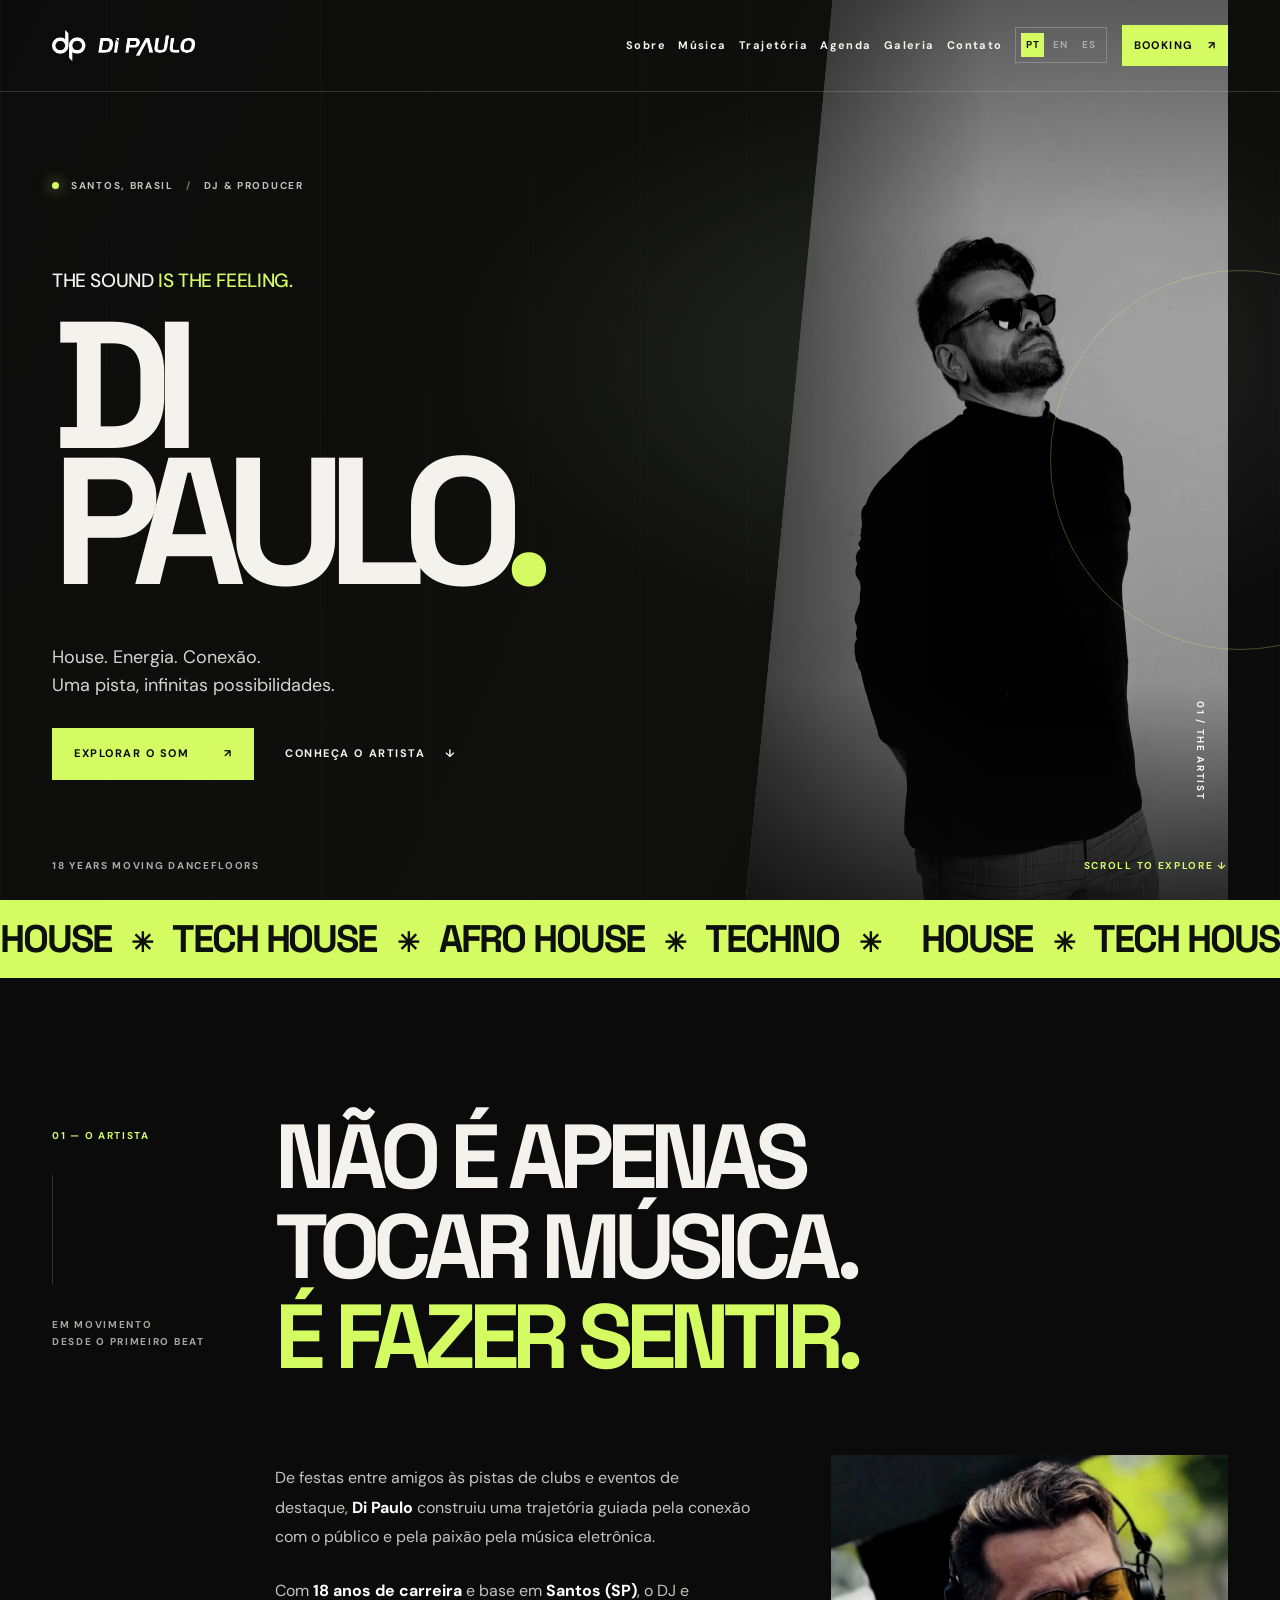
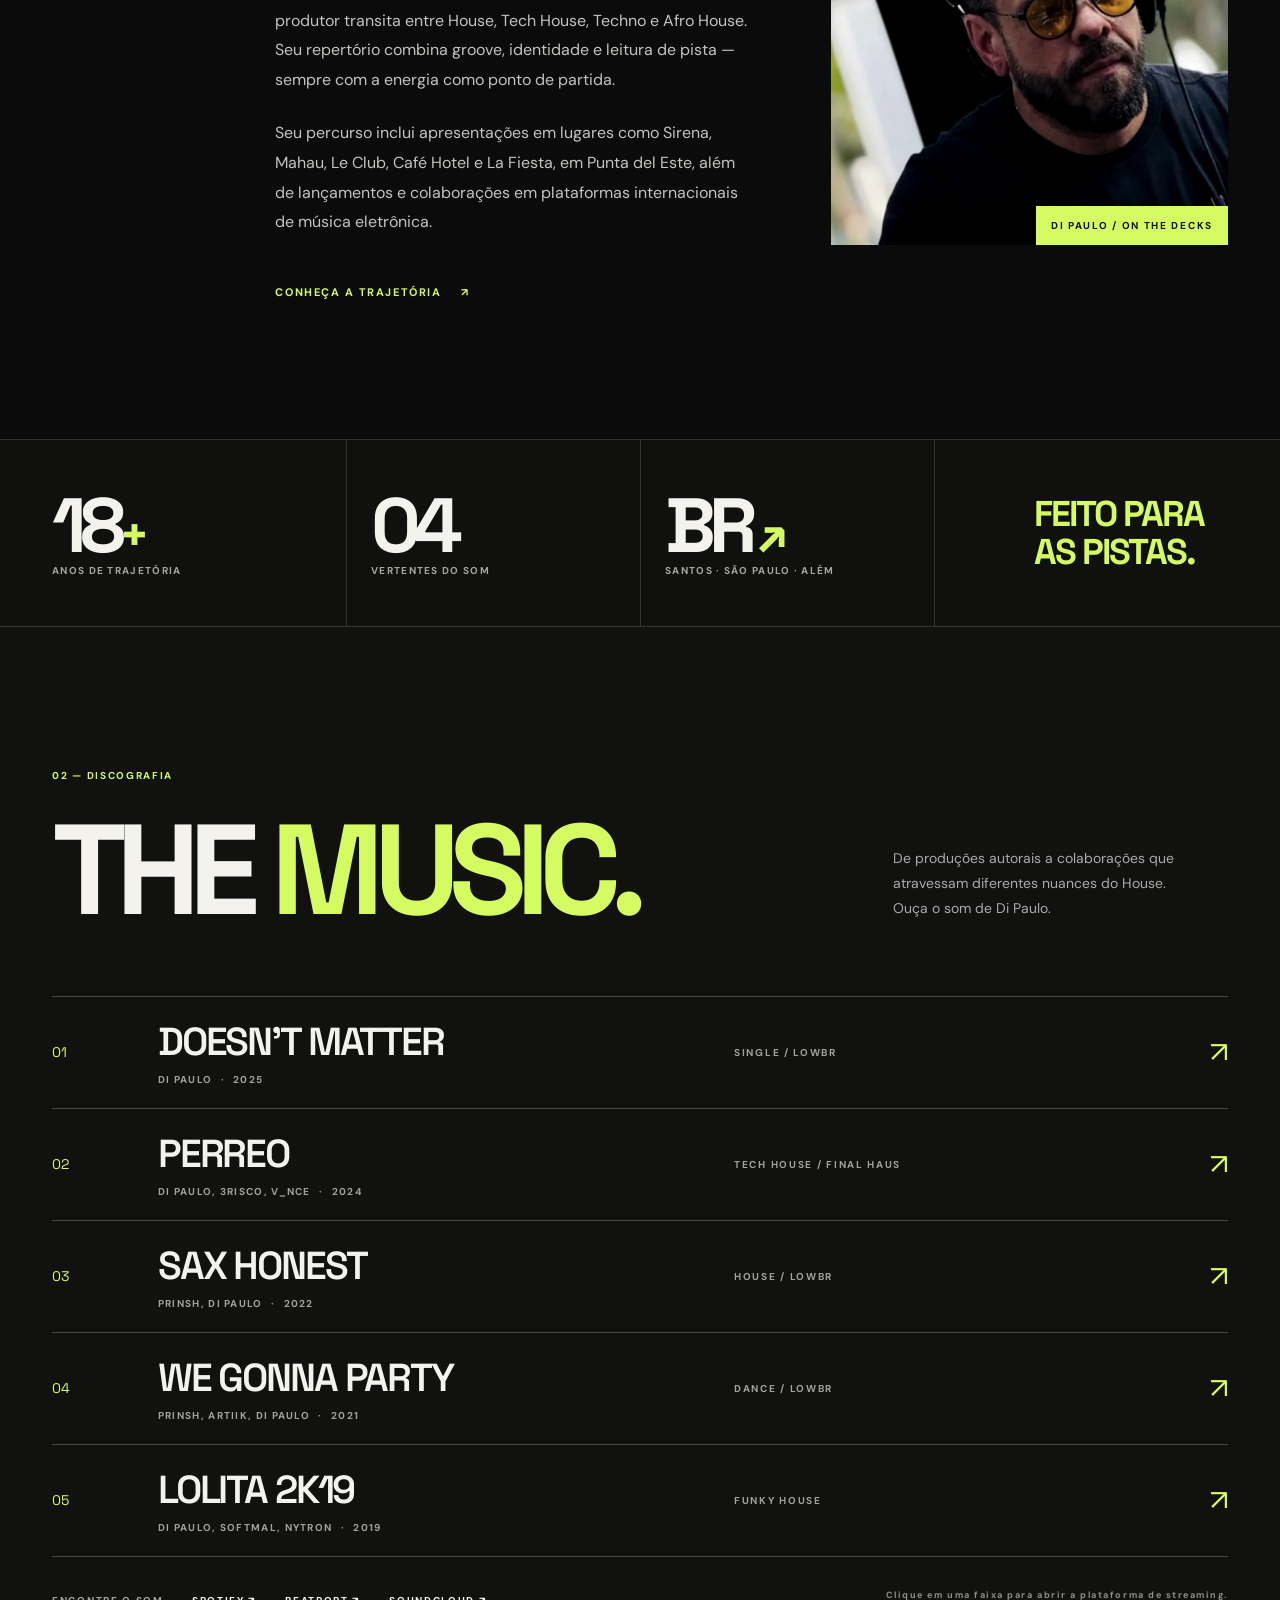
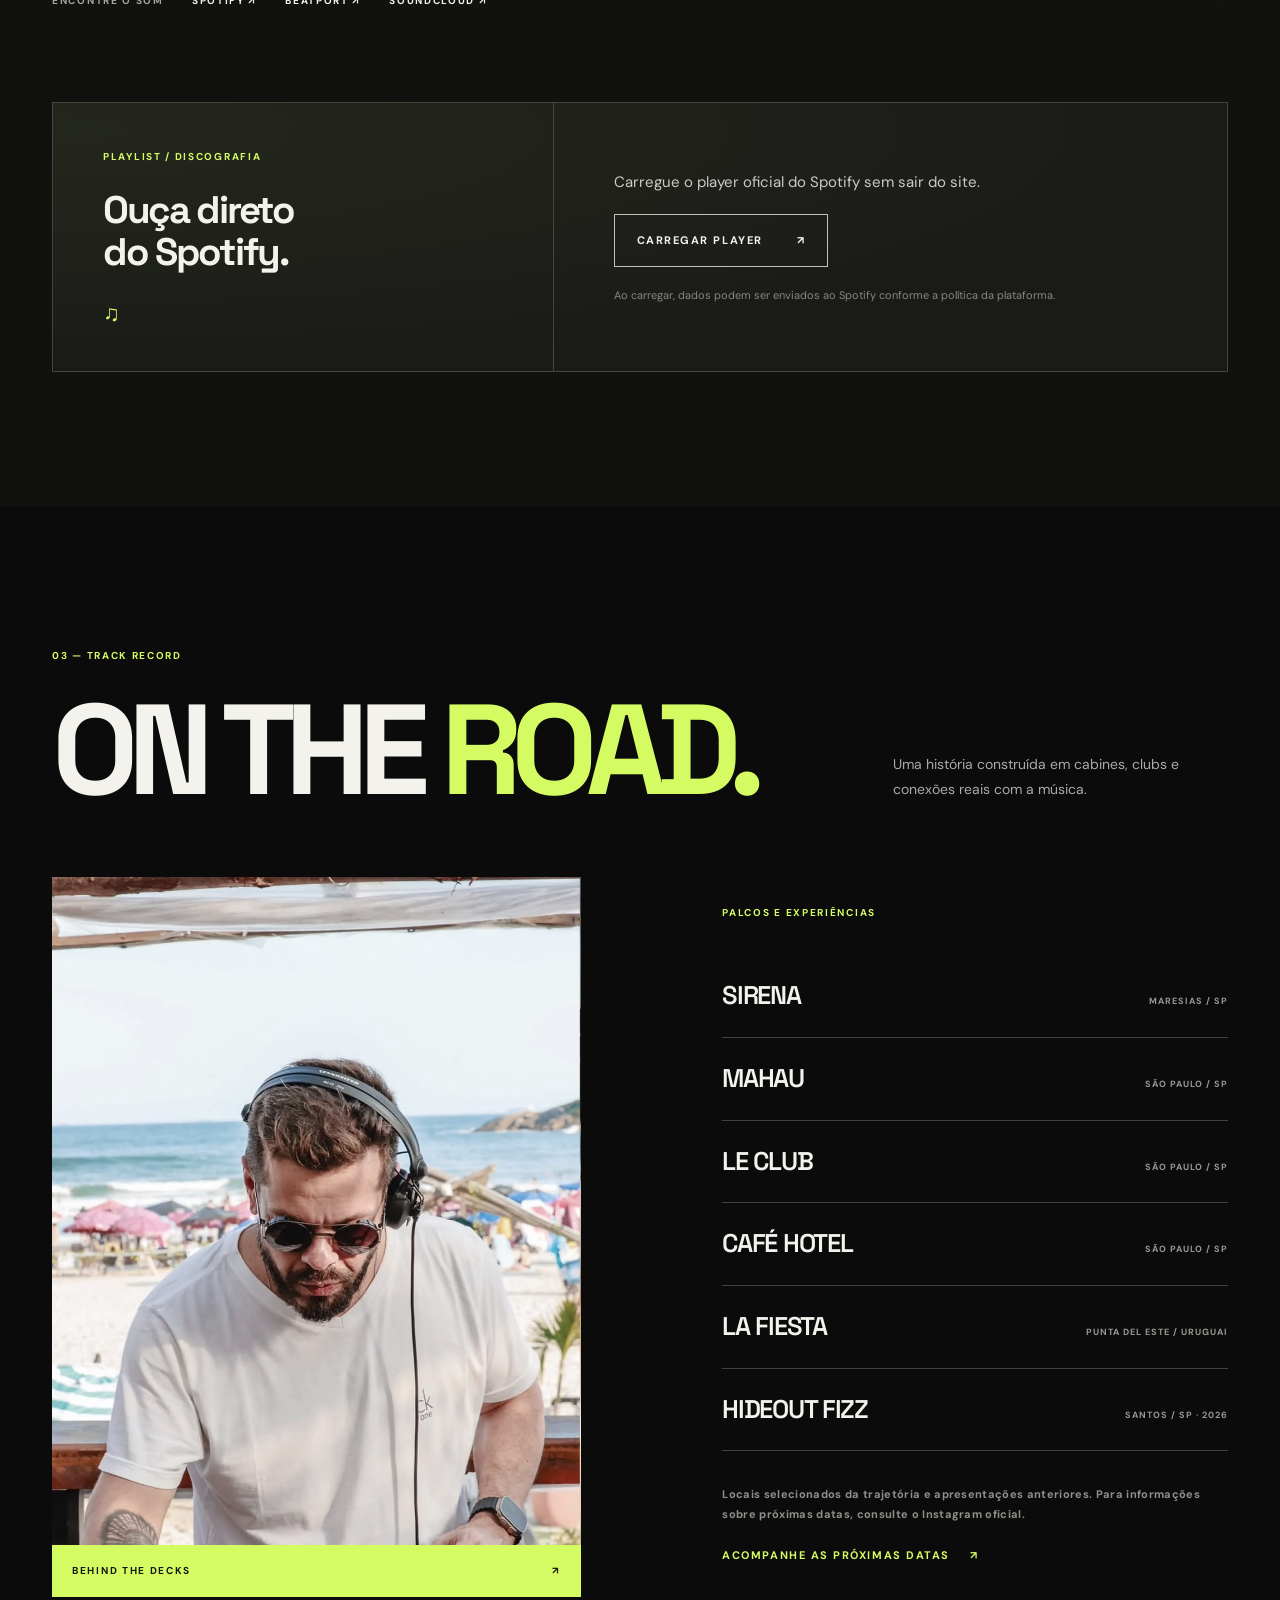
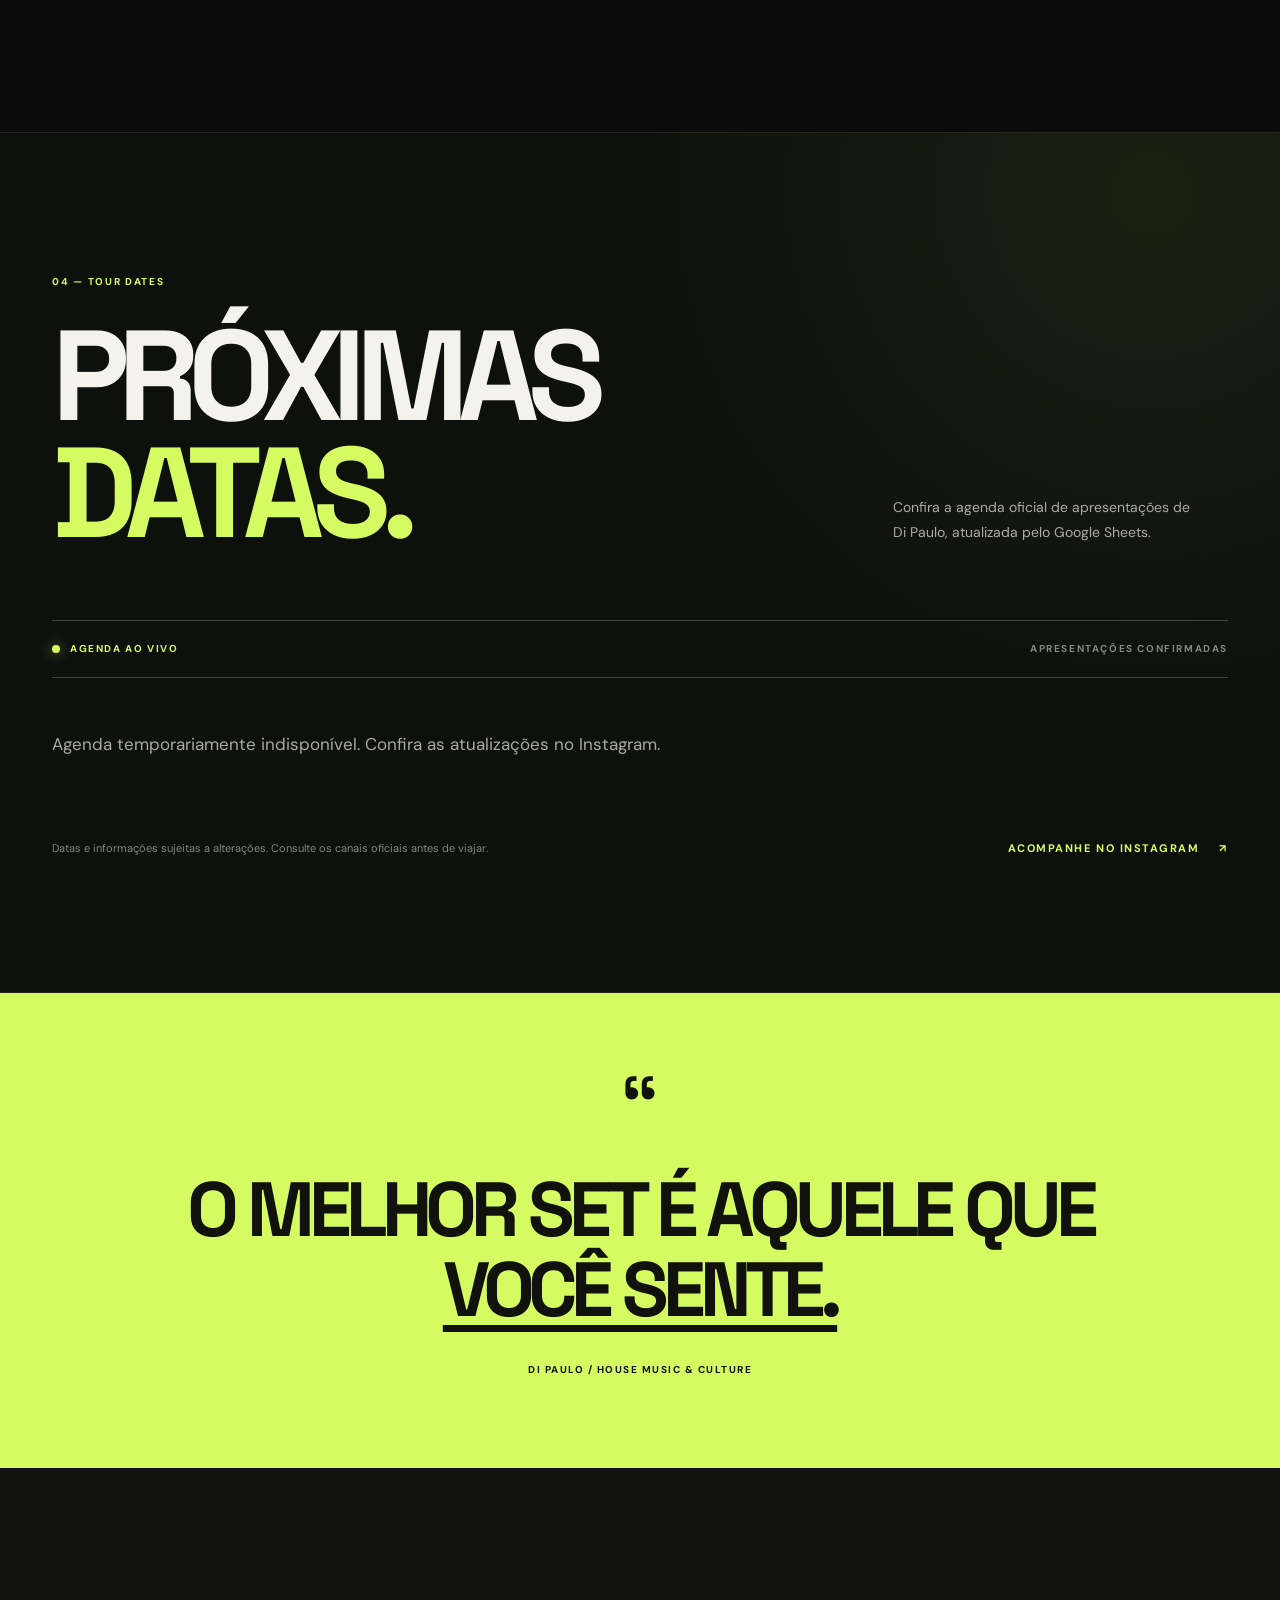
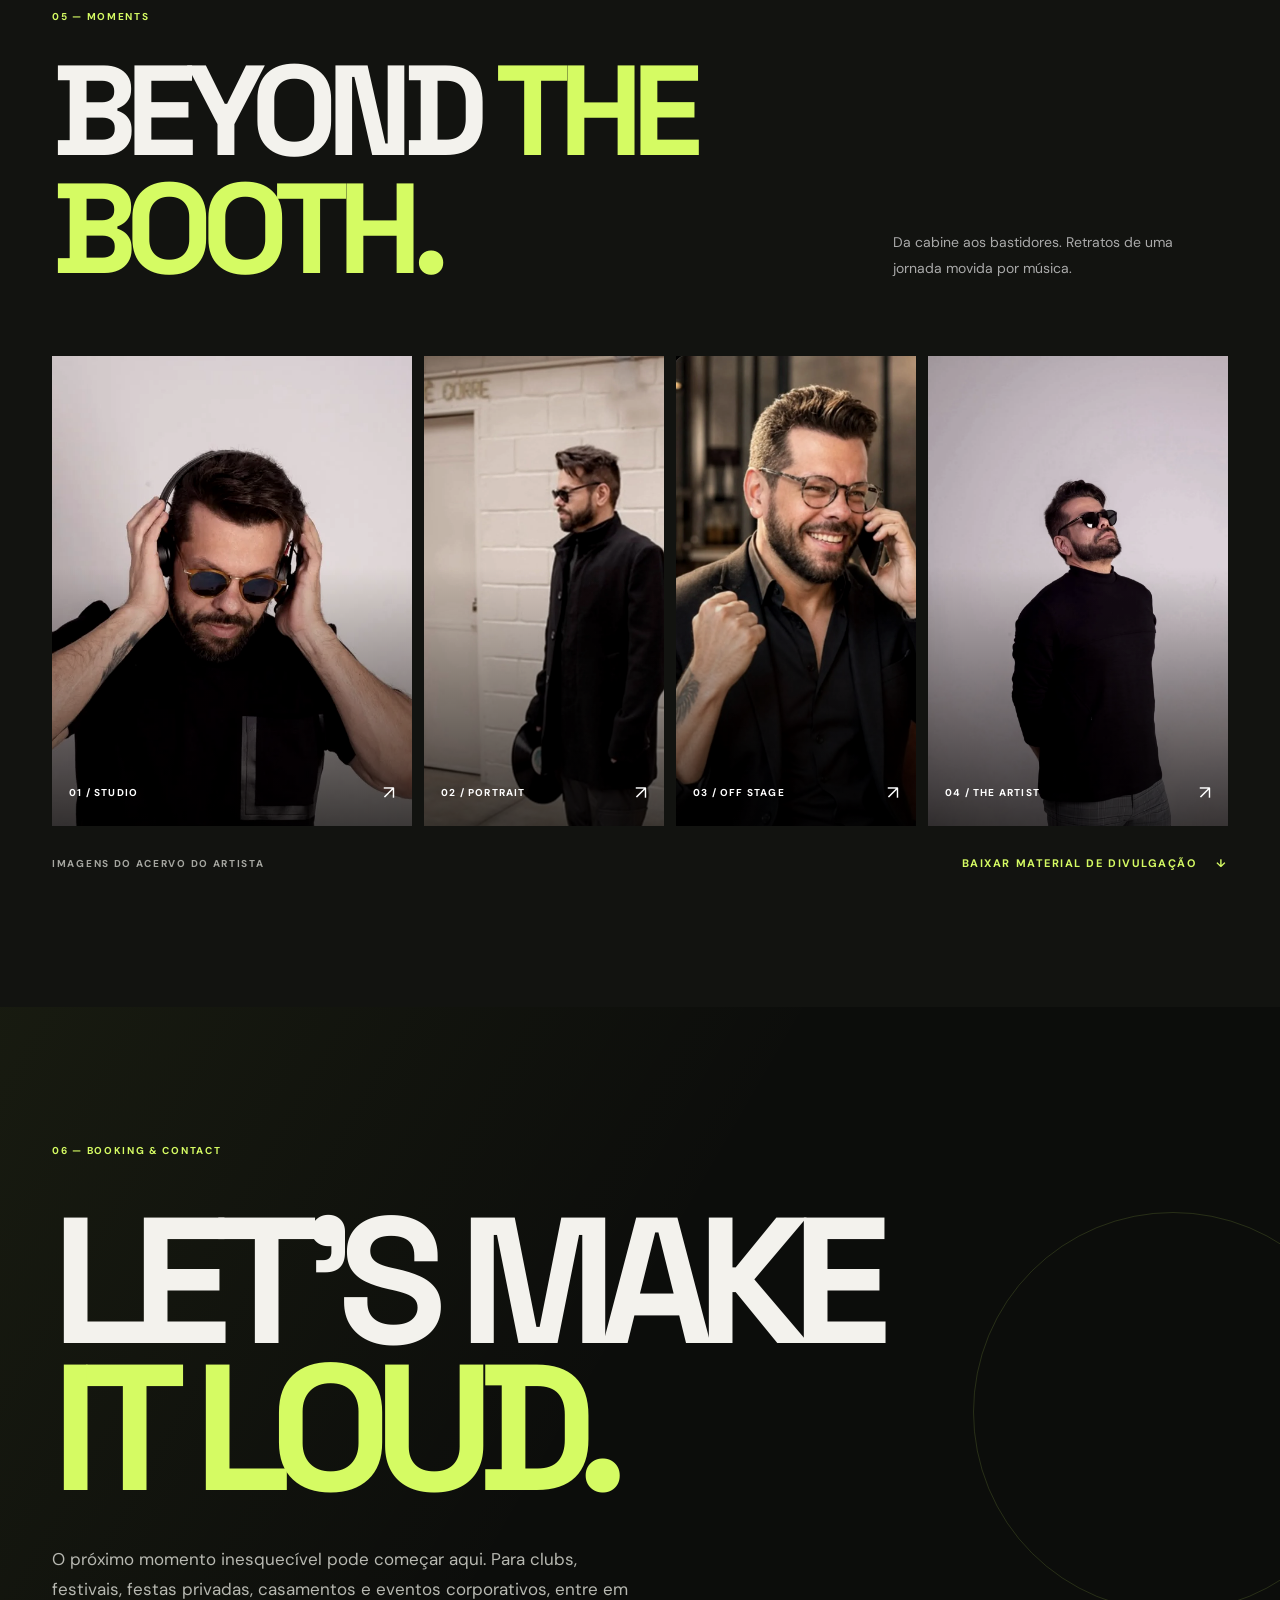
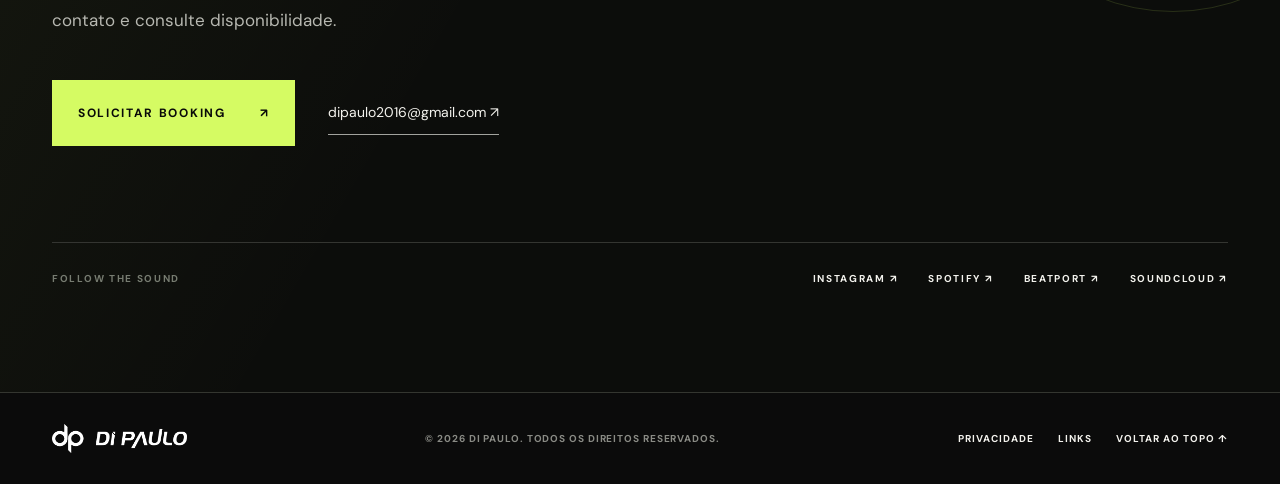
==== commit 83fd37bf: "Add files via upload" ====
--- a/DI_PAULO_SITE_AGENDA_MULTILINGUE_NETLIFY/public/index.html
+++ b/DI_PAULO_SITE_AGENDA_MULTILINGUE_NETLIFY/public/index.html
@@ -11,22 +11,21 @@
 <meta content="index,follow,max-image-preview:large" name="googlebot"/>
 <meta content="Di Paulo" name="author"/>
 <meta content="DJ Di Paulo, Di Paulo DJ, DJ Santos, DJ São Paulo, DJ House, Tech House, Afro House, música eletrônica, contratar DJ, booking DJ Di Paulo" name="keywords"/>
-<!-- ATENÇÃO: substitua DOMINIO-A-DEFINIR.com.br pelo domínio real antes de publicar. -->
-<link href="https://DOMINIO-A-DEFINIR.com.br/pt/" rel="canonical"/>
+<link href="https://dipaulodj.com.br/pt/" rel="canonical"/>
 <meta content="profile" property="og:type"/>
 <meta content="pt_BR" property="og:locale"/>
 <meta content="Di Paulo — DJ &amp; Producer" property="og:site_name"/>
-<meta content="Di Paulo | DJ &amp; Producer — Official Website" property="og:title"/>
+<meta content="Di Paulo | DJ e Produtor Musical — Site Oficial" property="og:title"/>
 <meta content="Di Paulo: DJ e produtor musical de Santos (SP). Confira a agenda oficial de shows, discografia, carreira e contato para booking." property="og:description"/>
-<meta content="https://DOMINIO-A-DEFINIR.com.br/pt/" property="og:url"/>
-<meta content="https://DOMINIO-A-DEFINIR.com.br/assets/og-di-paulo.jpg" property="og:image"/>
+<meta content="https://dipaulodj.com.br/pt/" property="og:url"/>
+<meta content="https://dipaulodj.com.br/assets/og-di-paulo.jpg" property="og:image"/>
 <meta content="1200" property="og:image:width"/>
 <meta content="630" property="og:image:height"/>
 <meta content="Di Paulo — DJ e produtor musical" property="og:image:alt"/>
 <meta content="summary_large_image" name="twitter:card"/>
-<meta content="Di Paulo | DJ &amp; Producer" name="twitter:title"/>
+<meta content="Di Paulo | DJ e Produtor Musical" name="twitter:title"/>
 <meta content="Di Paulo: DJ e produtor musical de Santos (SP). Confira a agenda oficial de shows, discografia, carreira e contato para booking." name="twitter:description"/>
-<meta content="https://DOMINIO-A-DEFINIR.com.br/assets/og-di-paulo.jpg" name="twitter:image"/>
+<meta content="https://dipaulodj.com.br/assets/og-di-paulo.jpg" name="twitter:image"/>
 <link href="assets/favicon.png" rel="icon" sizes="64x64" type="image/png"/>
 <link href="assets/apple-touch-icon.png" rel="apple-touch-icon"/>
 <link href="site.webmanifest" rel="manifest"/>
@@ -36,8 +35,8 @@
 <link href="https://fonts.googleapis.com/css2?family=DM+Sans:wght@400;500;600;700&amp;family=Space+Grotesk:wght@400;500;600;700&amp;display=swap" rel="stylesheet"/>
 <link href="styles.css" rel="stylesheet"/>
 <title>Di Paulo | DJ e Produtor Musical — Agenda, Músicas e Booking</title>
-<script type="application/ld+json">{"@context":"https://schema.org","@graph":[{"@type":"WebSite","@id":"https://DOMINIO-A-DEFINIR.com.br/#website","url":"https://DOMINIO-A-DEFINIR.com.br/","name":"Di Paulo | Official Website","inLanguage":["pt-BR","en","es"],"description":"Site oficial do DJ e produtor musical Di Paulo."},{"@type":"MusicGroup","@id":"https://DOMINIO-A-DEFINIR.com.br/#artist","name":"Di Paulo","alternateName":"DJ Di Paulo","url":"https://DOMINIO-A-DEFINIR.com.br/","image":"https://DOMINIO-A-DEFINIR.com.br/assets/og-di-paulo.jpg","description":"DJ e produtor de Santos, São Paulo, com 18 anos de carreira, dedicado à música eletrônica, House, Tech House, Techno e Afro House.","genre":["House","Tech House","Techno","Afro House"],"foundingLocation":{"@type":"Place","name":"Santos, São Paulo, Brasil"},"sameAs":["https://www.instagram.com/dipaulo.dj/","https://open.spotify.com/artist/3mV32t6fsjAGWdzSOjHzW8","https://www.beatport.com/artist/di-paulo/91084","https://soundcloud.com/dipaulodj"],"member":{"@type":"Person","name":"Moisés da Silva Paula","alternateName":"Di Paulo","jobTitle":"DJ e produtor musical"}},{"@type":"WebPage","@id":"https://DOMINIO-A-DEFINIR.com.br/pt/#page","url":"https://DOMINIO-A-DEFINIR.com.br/pt/","name":"Di Paulo | DJ e Produtor Musical — Agenda, Músicas e Booking","inLanguage":"pt-BR","isPartOf":{"@id":"https://DOMINIO-A-DEFINIR.com.br/#website"},"about":{"@id":"https://DOMINIO-A-DEFINIR.com.br/#artist"}}]}</script>
-<link href="https://DOMINIO-A-DEFINIR.com.br/pt/" hreflang="pt-BR" rel="alternate"/><link href="https://DOMINIO-A-DEFINIR.com.br/en/" hreflang="en" rel="alternate"/><link href="https://DOMINIO-A-DEFINIR.com.br/es/" hreflang="es" rel="alternate"/><link href="https://DOMINIO-A-DEFINIR.com.br/pt/" hreflang="x-default" rel="alternate"/></head>
+<script type="application/ld+json">{"@context":"https://schema.org","@graph":[{"@type":"WebSite","@id":"https://dipaulodj.com.br/#website","url":"https://dipaulodj.com.br/","name":"Di Paulo | Official Website","inLanguage":["pt-BR","en","es"],"description":"Site oficial do DJ e produtor musical Di Paulo."},{"@type":"MusicGroup","@id":"https://dipaulodj.com.br/#artist","name":"Di Paulo","alternateName":"DJ Di Paulo","url":"https://dipaulodj.com.br/","image":"https://dipaulodj.com.br/assets/og-di-paulo.jpg","description":"DJ e produtor de Santos, São Paulo, com 18 anos de carreira, dedicado à música eletrônica, House, Tech House, Techno e Afro House.","genre":["House","Tech House","Techno","Afro House"],"foundingLocation":{"@type":"Place","name":"Santos, São Paulo, Brasil"},"sameAs":["https://www.instagram.com/dipaulo.dj/","https://open.spotify.com/artist/3mV32t6fsjAGWdzSOjHzW8","https://www.beatport.com/artist/di-paulo/91084","https://soundcloud.com/dipaulodj"],"member":{"@type":"Person","name":"Moisés da Silva Paula","alternateName":"Di Paulo","jobTitle":"DJ e produtor musical"}},{"@type":"WebPage","@id":"https://dipaulodj.com.br/pt/#page","url":"https://dipaulodj.com.br/pt/","name":"Di Paulo | DJ e Produtor Musical — Agenda, Músicas e Booking","inLanguage":"pt-BR","isPartOf":{"@id":"https://dipaulodj.com.br/#website"},"about":{"@id":"https://dipaulodj.com.br/#artist"}}]}</script>
+<link href="https://dipaulodj.com.br/pt/" hreflang="pt-BR" rel="alternate"/><link href="https://dipaulodj.com.br/en/" hreflang="en" rel="alternate"/><link href="https://dipaulodj.com.br/es/" hreflang="es" rel="alternate"/><link href="https://dipaulodj.com.br/pt/" hreflang="x-default" rel="alternate"/><meta name="twitter:image:alt" content="Foto oficial de Di Paulo"/></head>
 <body>
 <a class="skip-link" href="#conteudo">Pular para o conteúdo</a>
 <header class="site-header" id="topo">
@@ -122,7 +121,7 @@
 </div><div class="gallery-footer"><span>IMAGENS DO ACERVO DO ARTISTA</span><a class="inline-arrow" download="" href="media-kit-di-paulo.zip">BAIXAR MATERIAL DE DIVULGAÇÃO <span aria-hidden="true">↓</span></a></div></div></section>
 <section aria-labelledby="contactTitle" class="contact-section" id="contato"><div class="container contact-layout"><span class="section-count">06 — BOOKING &amp; CONTACT</span><h2 id="contactTitle">LET'S MAKE<br/><em>IT LOUD.</em></h2><p>O próximo momento inesquecível pode começar aqui. Para clubs, festivais, festas privadas, casamentos e eventos corporativos, entre em contato e consulte disponibilidade.</p><div class="contact-actions"><a class="button button-primary large" href="https://wa.me/5513996611777?text=Ol%C3%A1%2C%20Di%20Paulo!%20Gostaria%20de%20consultar%20uma%20data%20para%20booking." rel="noopener noreferrer" target="_blank">SOLICITAR BOOKING <span aria-hidden="true">↗</span></a><a class="email-link" href="mailto:dipaulo2016@gmail.com?subject=Booking%20-%20Di%20Paulo">dipaulo2016@gmail.com <span aria-hidden="true">↗</span></a></div><div class="contact-social"><span>FOLLOW THE SOUND</span><a href="https://www.instagram.com/dipaulo.dj/" rel="noopener noreferrer" target="_blank">INSTAGRAM ↗</a><a href="https://open.spotify.com/artist/3mV32t6fsjAGWdzSOjHzW8" rel="noopener noreferrer" target="_blank">SPOTIFY ↗</a><a href="https://www.beatport.com/artist/di-paulo/91084" rel="noopener noreferrer" target="_blank">BEATPORT ↗</a><a href="https://soundcloud.com/dipaulodj" rel="noopener noreferrer" target="_blank">SOUNDCLOUD ↗</a></div></div></section>
 </main>
-<footer class="site-footer"><div class="container footer-content"><a class="footer-logo" href="#inicio"><img alt="Di Paulo — voltar ao início" height="41" loading="lazy" src="assets/logo-di-paulo.png" width="185"/></a><p>© <span id="year">2026</span> DI PAULO. TODOS OS DIREITOS RESERVADOS.</p><div class="footer-links"><a href="privacidade.html">PRIVACIDADE</a><a href="#inicio">VOLTAR AO TOPO ↑</a></div></div></footer>
+<footer class="site-footer"><div class="container footer-content"><a class="footer-logo" href="#inicio"><img alt="Di Paulo — voltar ao início" height="41" loading="lazy" src="assets/logo-di-paulo.png" width="185"/></a><p>© <span id="year">2026</span> DI PAULO. TODOS OS DIREITOS RESERVADOS.</p><div class="footer-links"><a href="/pt/privacidade/">PRIVACIDADE</a><a href="/links/">LINKS</a><a href="#inicio">VOLTAR AO TOPO ↑</a></div></div></footer>
 <dialog aria-label="Foto ampliada" class="lightbox" id="lightbox"><button aria-label="Fechar foto ampliada" class="lightbox-close" id="lightboxClose" type="button">✕</button><img alt="" id="lightboxImage" src="assets/headphones.webp"/><p id="lightboxCaption"></p></dialog>
 <script defer="" src="script.js"></script>
 </body>
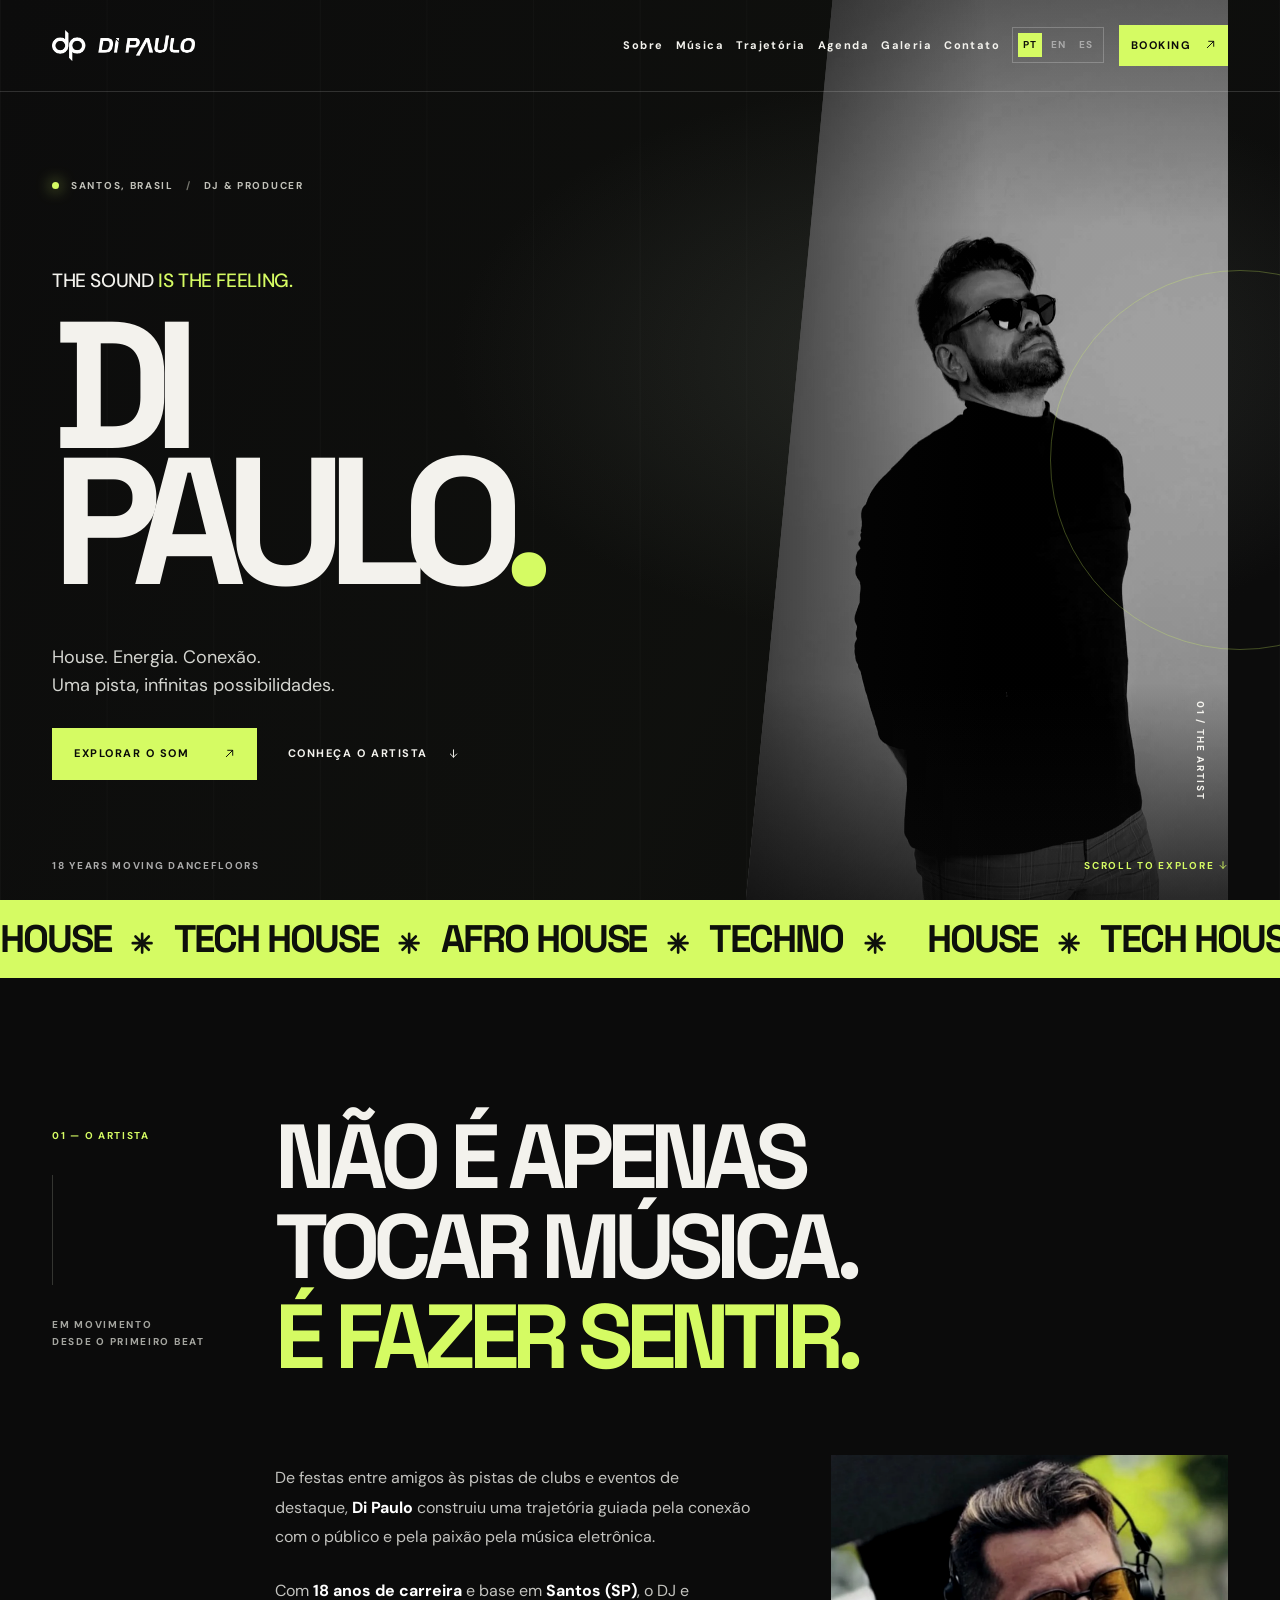
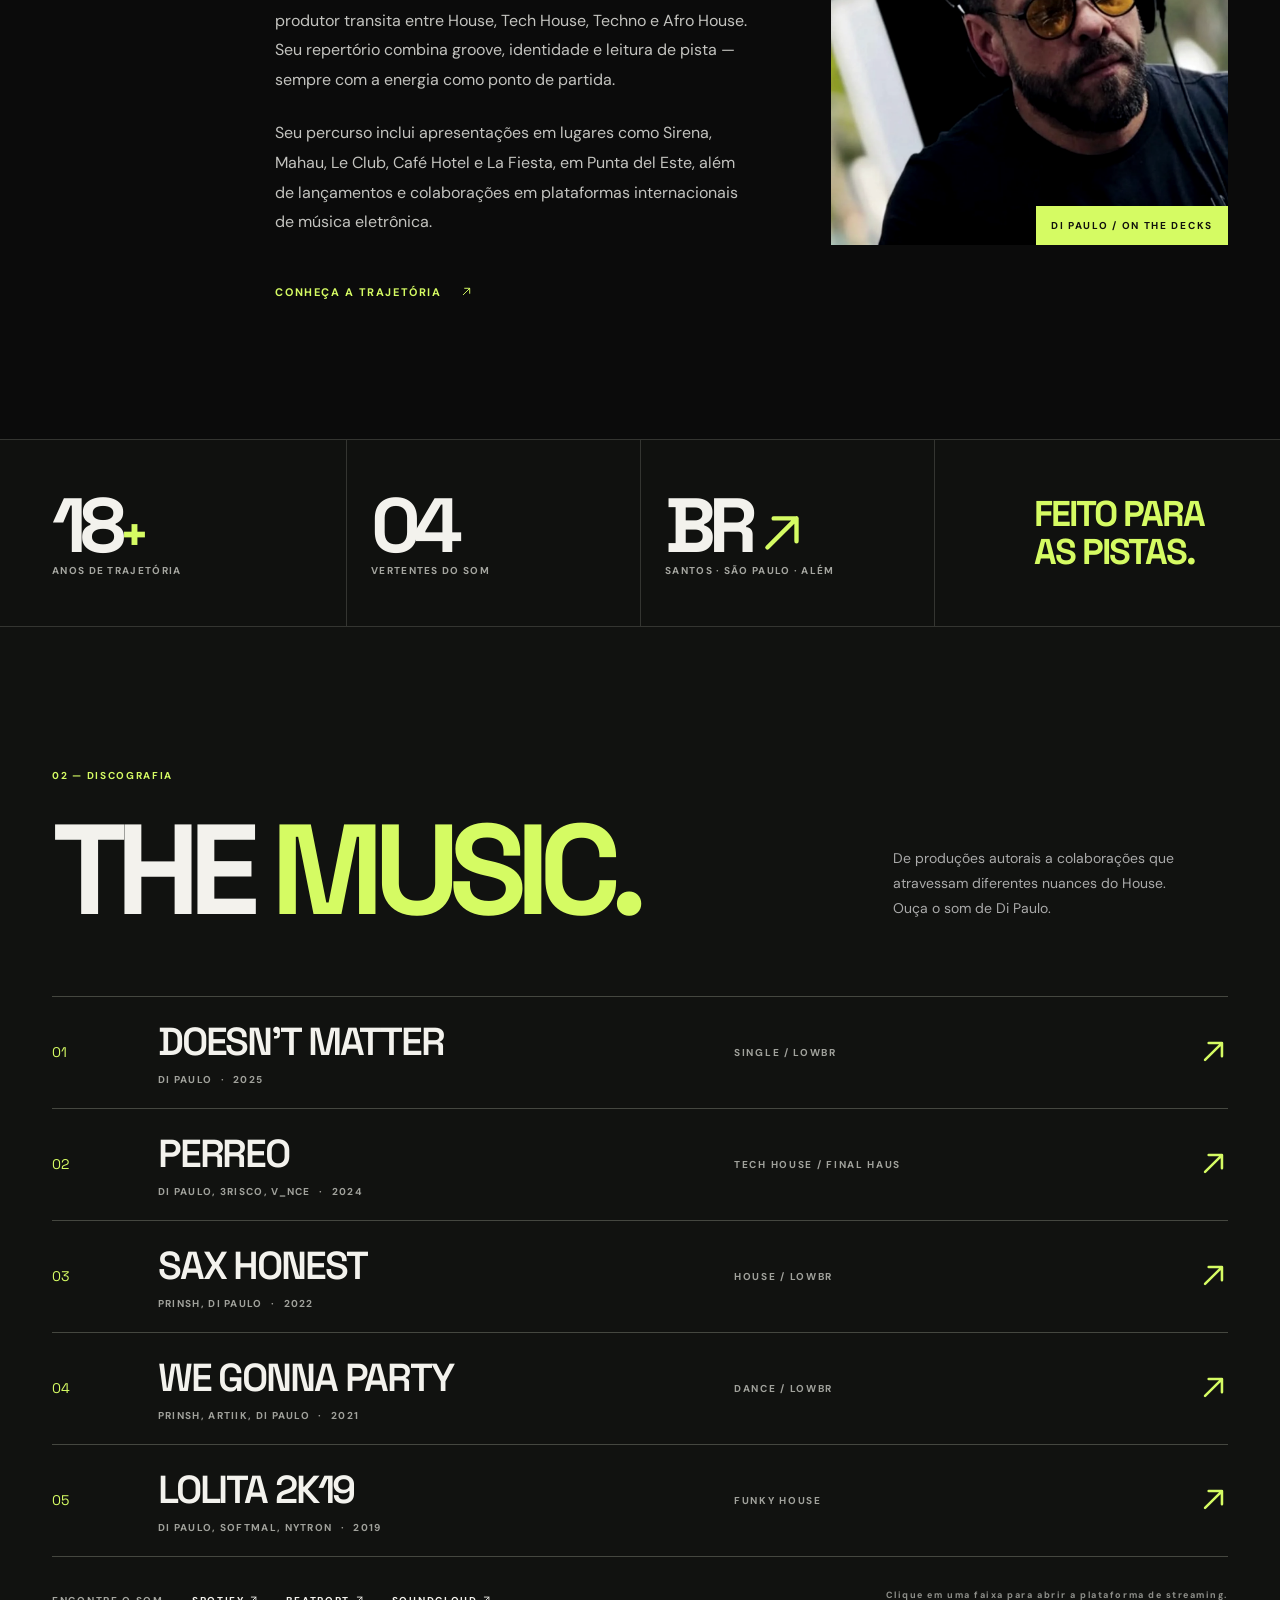
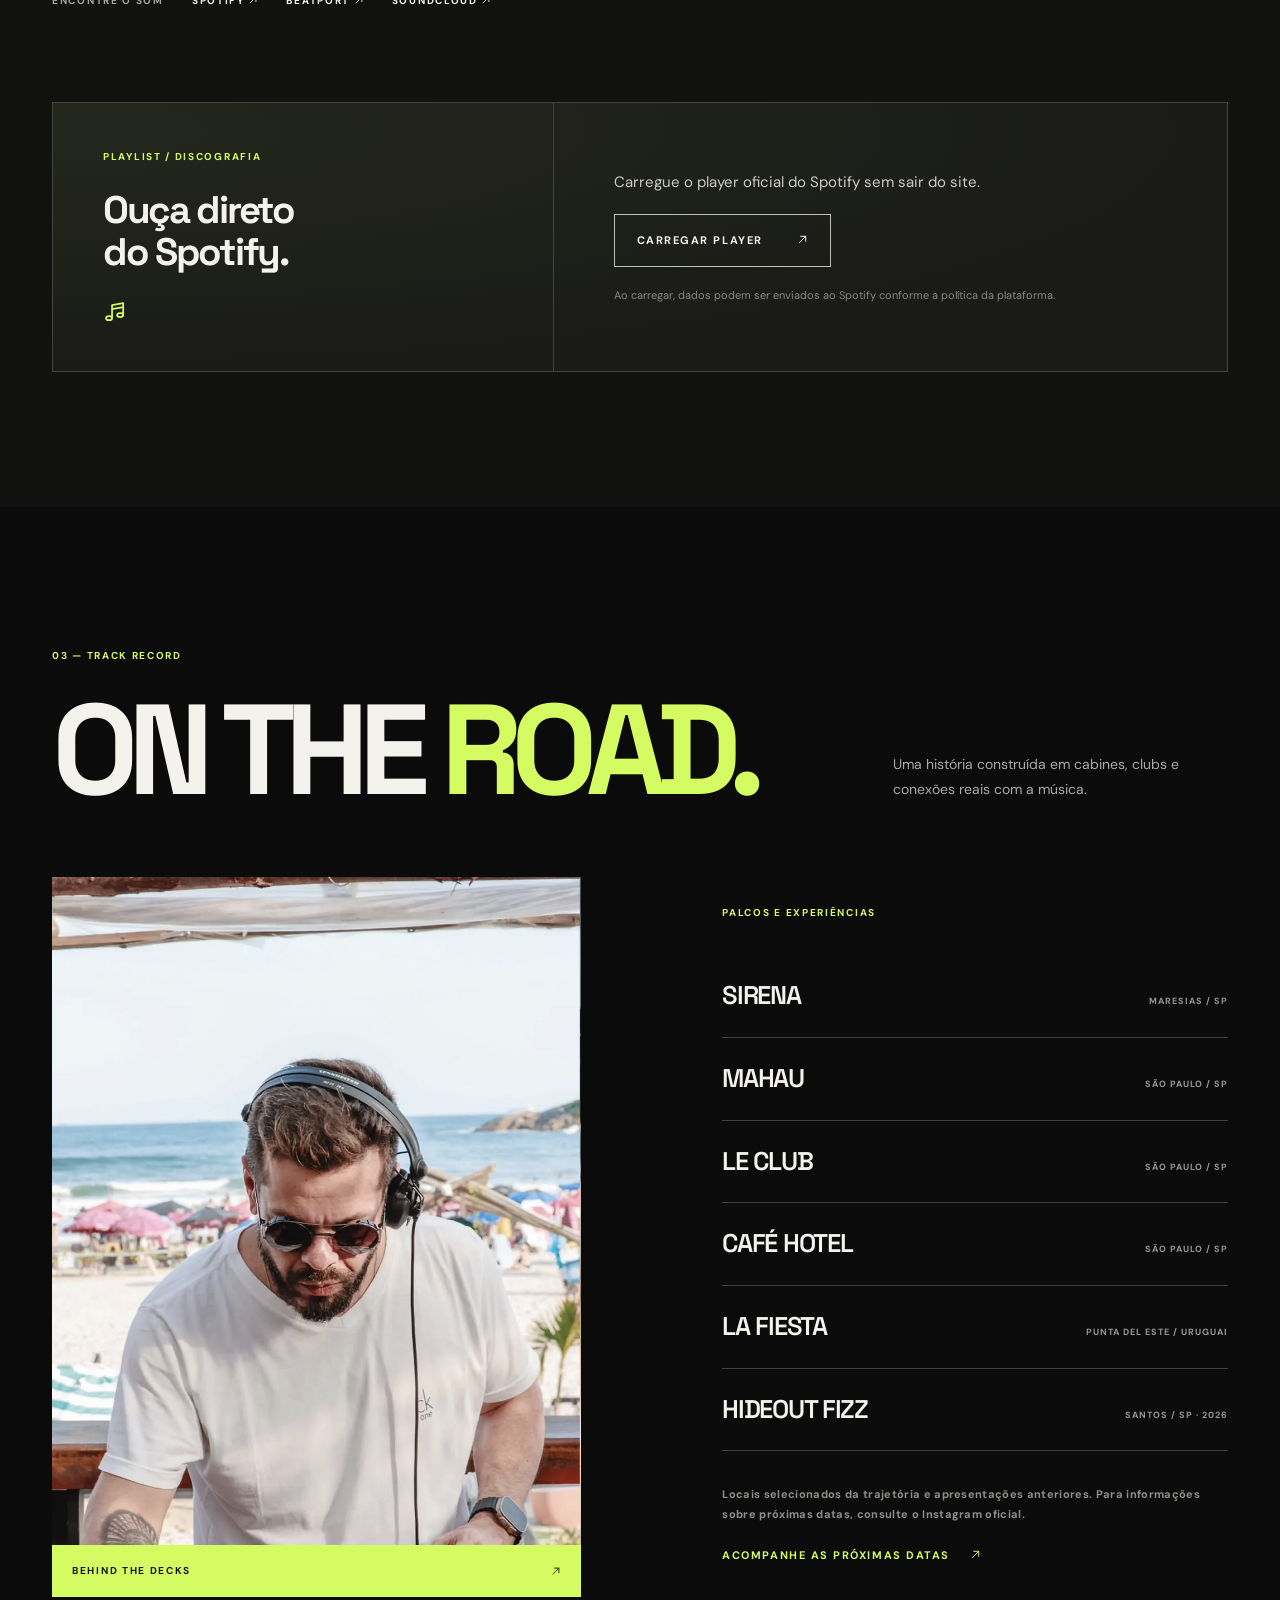
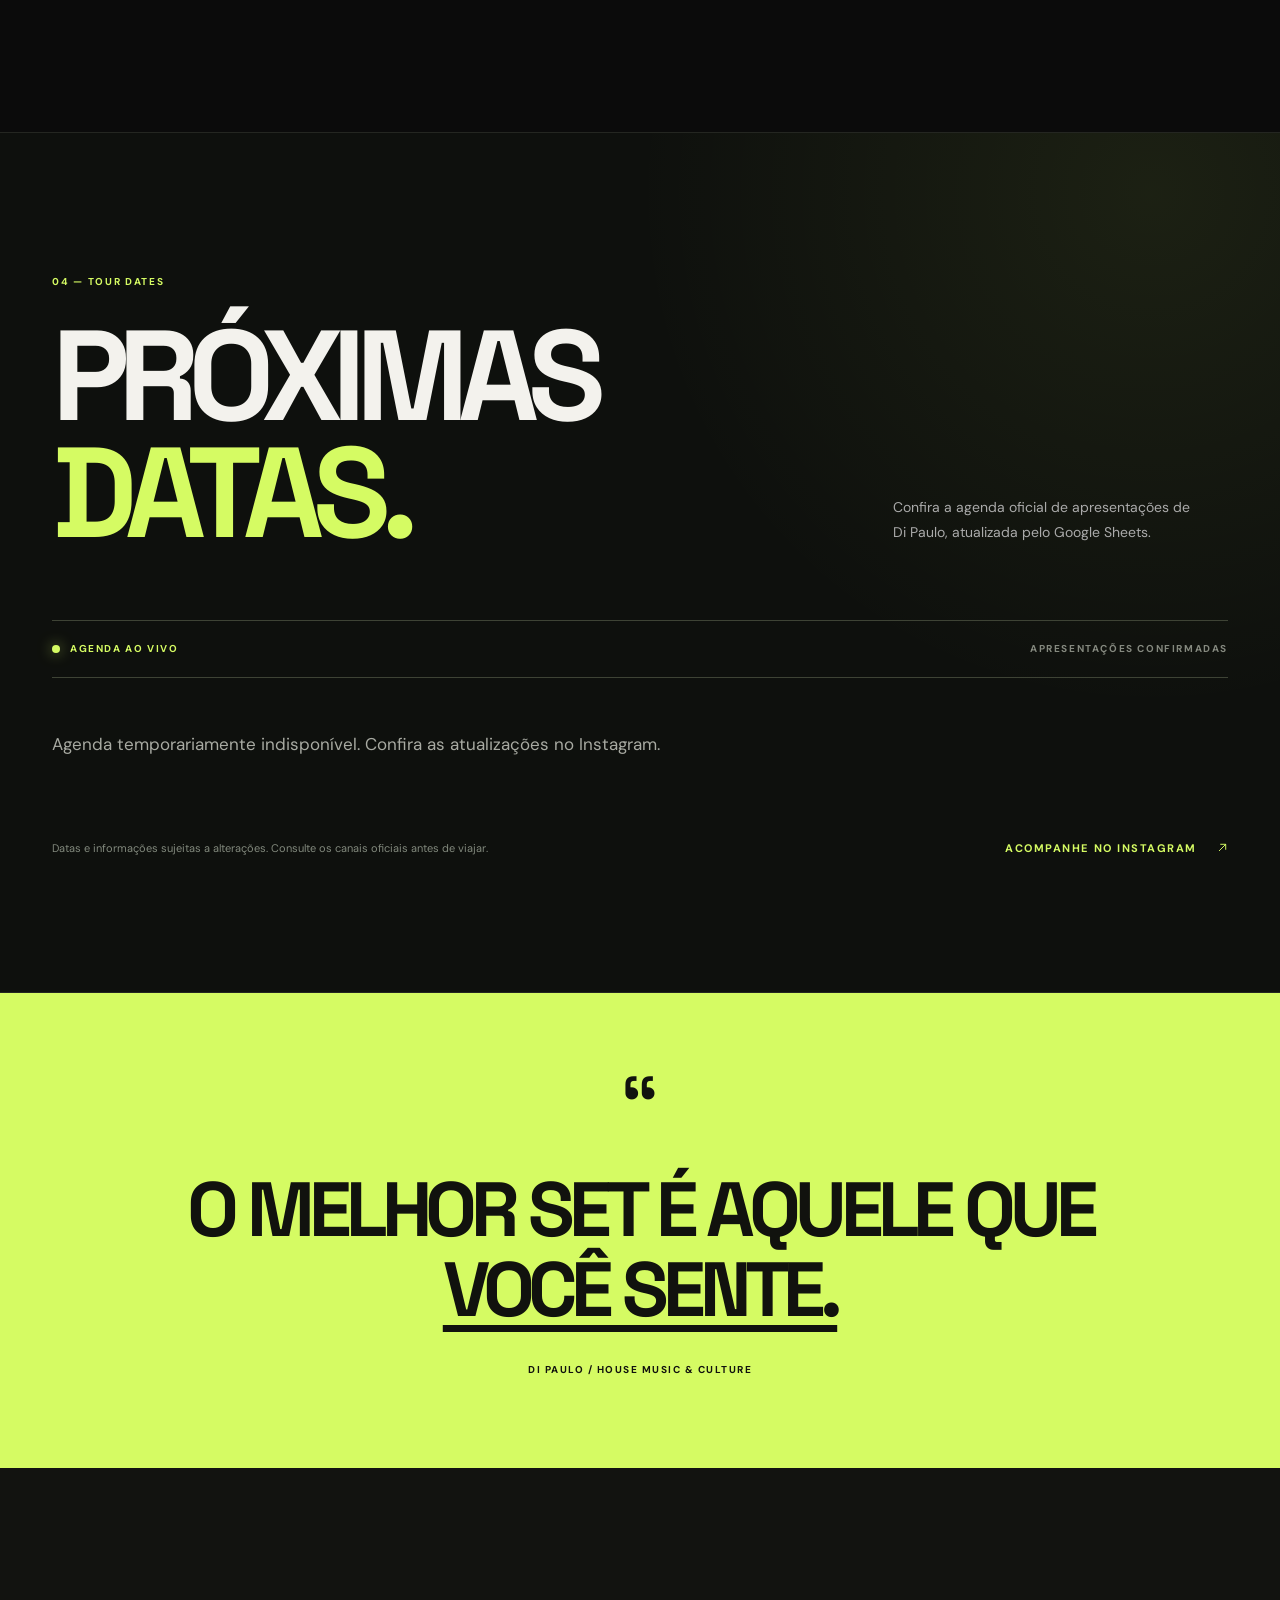
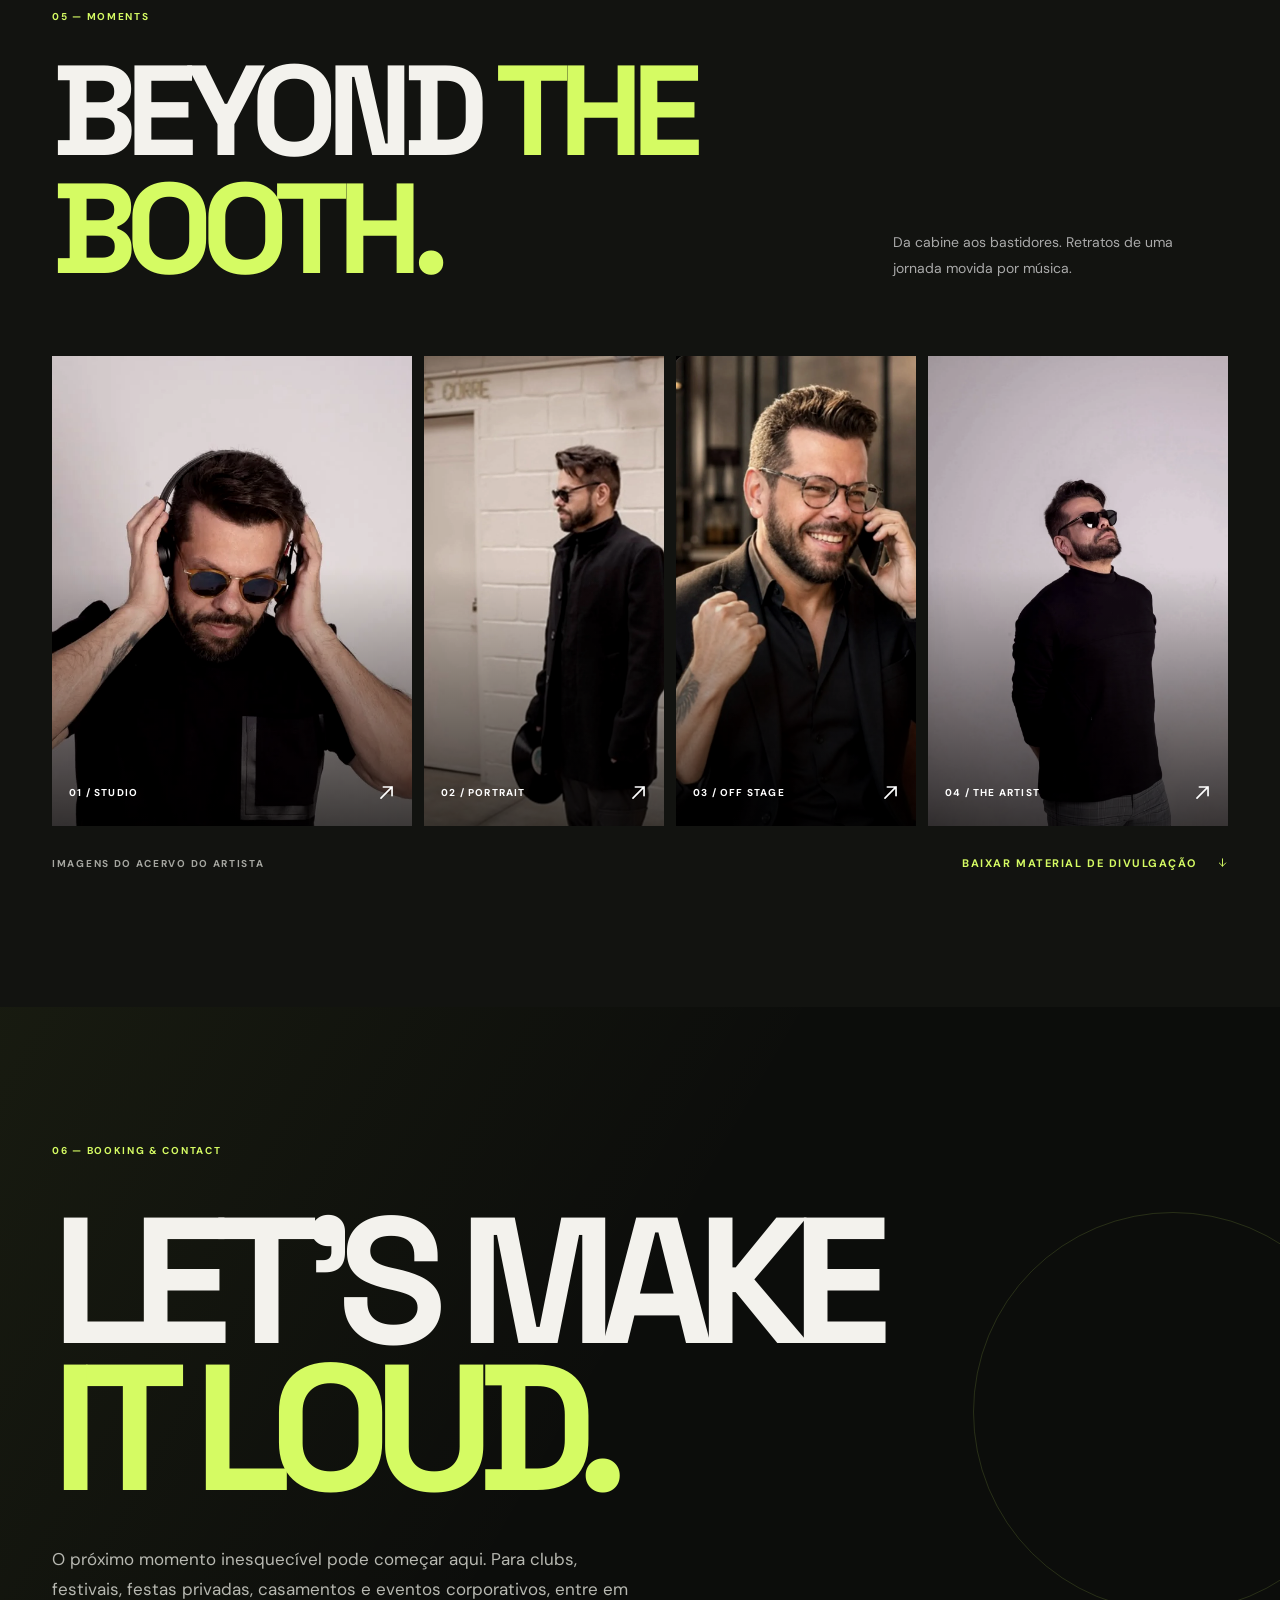
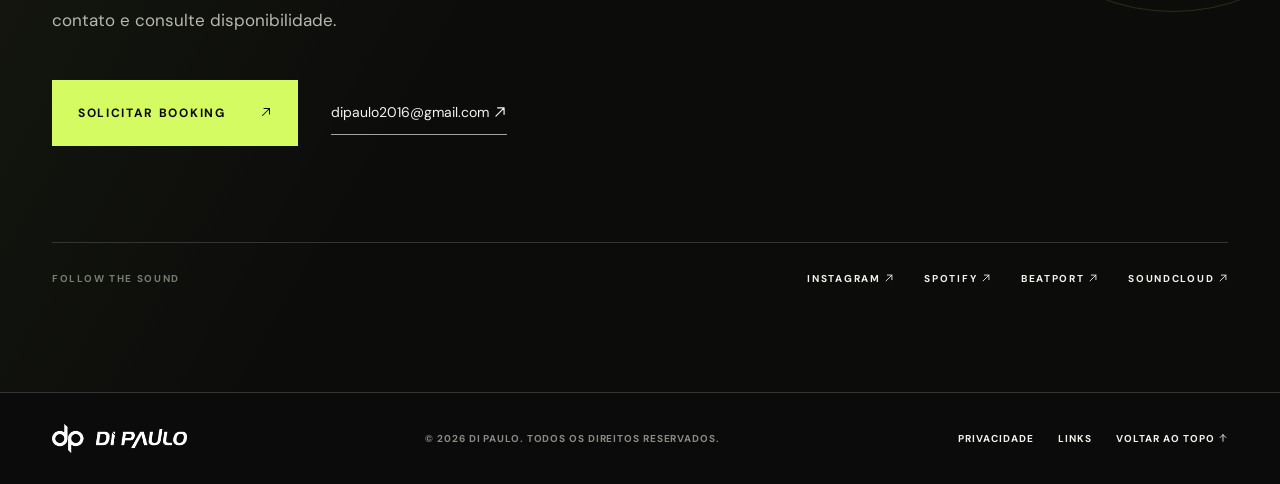
==== commit 8f095173: "Add files via upload" ====
--- a/DI_PAULO_SITE_AGENDA_MULTILINGUE_NETLIFY/public/index.html
+++ b/DI_PAULO_SITE_AGENDA_MULTILINGUE_NETLIFY/public/index.html
@@ -46,13 +46,13 @@
 <a href="#sobre">Sobre</a><a href="#musica">Música</a><a href="#trajetoria">Trajetória</a><a href="#agenda">Agenda</a><a href="#galeria">Galeria</a><a href="#contato">Contato</a>
 </nav>
 <div class="header-end"><nav aria-label="Selecionar idioma" class="lang-switch"><a aria-current="page" class="active" href="pt/" hreflang="pt-BR" lang="pt-BR">PT</a><a href="en/" hreflang="en" lang="en">EN</a><a href="es/" hreflang="es" lang="es">ES</a></nav>
-<a class="header-book" href="https://wa.me/5513996611777?text=Ol%C3%A1%2C%20Di%20Paulo!%20Gostaria%20de%20consultar%20uma%20data%20para%20booking." rel="noopener noreferrer" target="_blank">BOOKING <span aria-hidden="true">↗</span></a>
+<a class="header-book" href="https://wa.me/5513996611777?text=Ol%C3%A1%2C%20Di%20Paulo!%20Gostaria%20de%20consultar%20uma%20data%20para%20booking." rel="noopener noreferrer" target="_blank">BOOKING <span aria-hidden="true"><svg aria-hidden="true" focusable="false" class="dp-ui-symbol" xmlns="http://www.w3.org/2000/svg" viewBox="0 0 24 24" width="1em" height="1em" fill="none" stroke="currentColor" stroke-width="2.1" stroke-linecap="round" stroke-linejoin="round" style="display:inline-block;vertical-align:-.12em;flex:none"><path d="M5 19 19 5M8 5h11v11"/></svg></span></a>
 <button aria-controls="mobileNav" aria-expanded="false" aria-label="Abrir menu de navegação" class="menu-toggle" id="menuToggle"><span></span><span></span></button>
 </div>
 </div>
 <nav aria-label="Menu móvel" class="mobile-nav" hidden="" id="mobileNav">
 <a href="#sobre">Sobre</a><a href="#musica">Música</a><a href="#trajetoria">Trajetória</a><a href="#agenda">Agenda</a><a href="#galeria">Galeria</a><a href="#contato">Contato</a>
-<a class="mobile-book" href="https://wa.me/5513996611777?text=Ol%C3%A1%2C%20Di%20Paulo!%20Gostaria%20de%20consultar%20uma%20data%20para%20booking." rel="noopener noreferrer" target="_blank">Solicitar booking ↗</a>
+<a class="mobile-book" href="https://wa.me/5513996611777?text=Ol%C3%A1%2C%20Di%20Paulo!%20Gostaria%20de%20consultar%20uma%20data%20para%20booking." rel="noopener noreferrer" target="_blank">Solicitar booking <svg aria-hidden="true" focusable="false" class="dp-ui-symbol" xmlns="http://www.w3.org/2000/svg" viewBox="0 0 24 24" width="1em" height="1em" fill="none" stroke="currentColor" stroke-width="2.1" stroke-linecap="round" stroke-linejoin="round" style="display:inline-block;vertical-align:-.12em;flex:none"><path d="M5 19 19 5M8 5h11v11"/></svg></a>
 </nav>
 </header>
 <main id="conteudo">
@@ -65,7 +65,7 @@
 <h1 id="heroTitle">DI<br/><em>PAULO</em><span class="hero-period">.</span></h1>
 <div class="hero-bottom-copy">
 <p>House. Energia. Conexão.<br/>Uma pista, infinitas possibilidades.</p>
-<div class="hero-actions"><a class="button button-primary" href="#musica">EXPLORAR O SOM <span aria-hidden="true">↗</span></a><a class="text-link" href="#sobre">CONHEÇA O ARTISTA <span aria-hidden="true">↓</span></a></div>
+<div class="hero-actions"><a class="button button-primary" href="#musica">EXPLORAR O SOM <span aria-hidden="true"><svg aria-hidden="true" focusable="false" class="dp-ui-symbol" xmlns="http://www.w3.org/2000/svg" viewBox="0 0 24 24" width="1em" height="1em" fill="none" stroke="currentColor" stroke-width="2.1" stroke-linecap="round" stroke-linejoin="round" style="display:inline-block;vertical-align:-.12em;flex:none"><path d="M5 19 19 5M8 5h11v11"/></svg></span></a><a class="text-link" href="#sobre">CONHEÇA O ARTISTA <span aria-hidden="true"><svg aria-hidden="true" focusable="false" class="dp-ui-symbol" xmlns="http://www.w3.org/2000/svg" viewBox="0 0 24 24" width="1em" height="1em" fill="none" stroke="currentColor" stroke-width="2.1" stroke-linecap="round" stroke-linejoin="round" style="display:inline-block;vertical-align:-.12em;flex:none"><path d="M12 4v16m-7-7 7 7 7-7"/></svg></span></a></div>
 </div>
 </div>
 <div aria-hidden="true" class="hero-visual">
@@ -74,34 +74,34 @@
 <div class="hero-visual-ring"></div>
 </div>
 </div>
-<div class="hero-footer container"><span>18 YEARS MOVING DANCEFLOORS</span><span>SCROLL TO EXPLORE <span aria-hidden="true">↓</span></span></div>
+<div class="hero-footer container"><span>18 YEARS MOVING DANCEFLOORS</span><span>SCROLL TO EXPLORE <span aria-hidden="true"><svg aria-hidden="true" focusable="false" class="dp-ui-symbol" xmlns="http://www.w3.org/2000/svg" viewBox="0 0 24 24" width="1em" height="1em" fill="none" stroke="currentColor" stroke-width="2.1" stroke-linecap="round" stroke-linejoin="round" style="display:inline-block;vertical-align:-.12em;flex:none"><path d="M12 4v16m-7-7 7 7 7-7"/></svg></span></span></div>
 </section>
-<div aria-label="House, Tech House, Afro House e Techno" class="marquee"><div aria-hidden="true" class="marquee-inner"><span>HOUSE <i>✳</i> TECH HOUSE <i>✳</i> AFRO HOUSE <i>✳</i> TECHNO <i>✳</i></span><span>HOUSE <i>✳</i> TECH HOUSE <i>✳</i> AFRO HOUSE <i>✳</i> TECHNO <i>✳</i></span></div></div>
+<div aria-label="House, Tech House, Afro House e Techno" class="marquee"><div aria-hidden="true" class="marquee-inner"><span>HOUSE <i><svg aria-hidden="true" focusable="false" class="dp-asterisk" xmlns="http://www.w3.org/2000/svg" viewBox="0 0 64 64" width=".8em" height=".8em" fill="none" stroke="currentColor" stroke-width="7.6" stroke-linecap="round" style="display:inline-block;vertical-align:-.075em;flex:none"><path d="M32 5v54M5 32h54M12.9 12.9l38.2 38.2M51.1 12.9 12.9 51.1"/></svg></i> TECH HOUSE <i><svg aria-hidden="true" focusable="false" class="dp-asterisk" xmlns="http://www.w3.org/2000/svg" viewBox="0 0 64 64" width=".8em" height=".8em" fill="none" stroke="currentColor" stroke-width="7.6" stroke-linecap="round" style="display:inline-block;vertical-align:-.075em;flex:none"><path d="M32 5v54M5 32h54M12.9 12.9l38.2 38.2M51.1 12.9 12.9 51.1"/></svg></i> AFRO HOUSE <i><svg aria-hidden="true" focusable="false" class="dp-asterisk" xmlns="http://www.w3.org/2000/svg" viewBox="0 0 64 64" width=".8em" height=".8em" fill="none" stroke="currentColor" stroke-width="7.6" stroke-linecap="round" style="display:inline-block;vertical-align:-.075em;flex:none"><path d="M32 5v54M5 32h54M12.9 12.9l38.2 38.2M51.1 12.9 12.9 51.1"/></svg></i> TECHNO <i><svg aria-hidden="true" focusable="false" class="dp-asterisk" xmlns="http://www.w3.org/2000/svg" viewBox="0 0 64 64" width=".8em" height=".8em" fill="none" stroke="currentColor" stroke-width="7.6" stroke-linecap="round" style="display:inline-block;vertical-align:-.075em;flex:none"><path d="M32 5v54M5 32h54M12.9 12.9l38.2 38.2M51.1 12.9 12.9 51.1"/></svg></i></span><span>HOUSE <i><svg aria-hidden="true" focusable="false" class="dp-asterisk" xmlns="http://www.w3.org/2000/svg" viewBox="0 0 64 64" width=".8em" height=".8em" fill="none" stroke="currentColor" stroke-width="7.6" stroke-linecap="round" style="display:inline-block;vertical-align:-.075em;flex:none"><path d="M32 5v54M5 32h54M12.9 12.9l38.2 38.2M51.1 12.9 12.9 51.1"/></svg></i> TECH HOUSE <i><svg aria-hidden="true" focusable="false" class="dp-asterisk" xmlns="http://www.w3.org/2000/svg" viewBox="0 0 64 64" width=".8em" height=".8em" fill="none" stroke="currentColor" stroke-width="7.6" stroke-linecap="round" style="display:inline-block;vertical-align:-.075em;flex:none"><path d="M32 5v54M5 32h54M12.9 12.9l38.2 38.2M51.1 12.9 12.9 51.1"/></svg></i> AFRO HOUSE <i><svg aria-hidden="true" focusable="false" class="dp-asterisk" xmlns="http://www.w3.org/2000/svg" viewBox="0 0 64 64" width=".8em" height=".8em" fill="none" stroke="currentColor" stroke-width="7.6" stroke-linecap="round" style="display:inline-block;vertical-align:-.075em;flex:none"><path d="M32 5v54M5 32h54M12.9 12.9l38.2 38.2M51.1 12.9 12.9 51.1"/></svg></i> TECHNO <i><svg aria-hidden="true" focusable="false" class="dp-asterisk" xmlns="http://www.w3.org/2000/svg" viewBox="0 0 64 64" width=".8em" height=".8em" fill="none" stroke="currentColor" stroke-width="7.6" stroke-linecap="round" style="display:inline-block;vertical-align:-.075em;flex:none"><path d="M32 5v54M5 32h54M12.9 12.9l38.2 38.2M51.1 12.9 12.9 51.1"/></svg></i></span></div></div>
 <section aria-labelledby="aboutTitle" class="section about" id="sobre">
 <div class="container about-layout">
 <div class="section-side"><span class="section-count">01 — O ARTISTA</span><div class="side-line"></div><span class="mini-note">EM MOVIMENTO<br/>DESDE O PRIMEIRO BEAT</span></div>
 <div class="about-main"><p class="leadline">NÃO É APENAS<br/>TOCAR MÚSICA.<br/><span>É FAZER SENTIR.</span></p>
-<div class="about-content"><div class="about-text"><h2 class="visually-hidden" id="aboutTitle">Sobre Di Paulo</h2><p>De festas entre amigos às pistas de clubs e eventos de destaque, <strong>Di Paulo</strong> construiu uma trajetória guiada pela conexão com o público e pela paixão pela música eletrônica.</p><p>Com <strong>18 anos de carreira</strong> e base em <strong>Santos (SP)</strong>, o DJ e produtor transita entre House, Tech House, Techno e Afro House. Seu repertório combina groove, identidade e leitura de pista — sempre com a energia como ponto de partida.</p><p>Seu percurso inclui apresentações em lugares como Sirena, Mahau, Le Club, Café Hotel e La Fiesta, em Punta del Este, além de lançamentos e colaborações em plataformas internacionais de música eletrônica.</p><a class="inline-arrow" href="#trajetoria">CONHEÇA A TRAJETÓRIA <span aria-hidden="true">↗</span></a></div>
+<div class="about-content"><div class="about-text"><h2 class="visually-hidden" id="aboutTitle">Sobre Di Paulo</h2><p>De festas entre amigos às pistas de clubs e eventos de destaque, <strong>Di Paulo</strong> construiu uma trajetória guiada pela conexão com o público e pela paixão pela música eletrônica.</p><p>Com <strong>18 anos de carreira</strong> e base em <strong>Santos (SP)</strong>, o DJ e produtor transita entre House, Tech House, Techno e Afro House. Seu repertório combina groove, identidade e leitura de pista — sempre com a energia como ponto de partida.</p><p>Seu percurso inclui apresentações em lugares como Sirena, Mahau, Le Club, Café Hotel e La Fiesta, em Punta del Este, além de lançamentos e colaborações em plataformas internacionais de música eletrônica.</p><a class="inline-arrow" href="#trajetoria">CONHEÇA A TRAJETÓRIA <span aria-hidden="true"><svg aria-hidden="true" focusable="false" class="dp-ui-symbol" xmlns="http://www.w3.org/2000/svg" viewBox="0 0 24 24" width="1em" height="1em" fill="none" stroke="currentColor" stroke-width="2.1" stroke-linecap="round" stroke-linejoin="round" style="display:inline-block;vertical-align:-.12em;flex:none"><path d="M5 19 19 5M8 5h11v11"/></svg></span></a></div>
 <div class="about-image"><img alt="Di Paulo utilizando fones de DJ durante uma apresentação" height="1148" loading="lazy" src="assets/portrait.webp" width="1290"/><span class="photo-label">DI PAULO / ON THE DECKS</span></div></div>
 </div>
 </div>
 </section>
-<section aria-label="Destaques da carreira" class="stats-band"><div class="container stats-grid"><div class="stat"><strong>18<span>+</span></strong><small>ANOS DE TRAJETÓRIA</small></div><div class="stat"><strong>04</strong><small>VERTENTES DO SOM</small></div><div class="stat"><strong>BR<span> ↗</span></strong><small>SANTOS · SÃO PAULO · ALÉM</small></div><div class="stat stat-statement"><span>FEITO PARA<br/>AS PISTAS.</span></div></div></section>
+<section aria-label="Destaques da carreira" class="stats-band"><div class="container stats-grid"><div class="stat"><strong>18<span>+</span></strong><small>ANOS DE TRAJETÓRIA</small></div><div class="stat"><strong>04</strong><small>VERTENTES DO SOM</small></div><div class="stat"><strong>BR<span> <svg aria-hidden="true" focusable="false" class="dp-ui-symbol" xmlns="http://www.w3.org/2000/svg" viewBox="0 0 24 24" width="1em" height="1em" fill="none" stroke="currentColor" stroke-width="2.1" stroke-linecap="round" stroke-linejoin="round" style="display:inline-block;vertical-align:-.12em;flex:none"><path d="M5 19 19 5M8 5h11v11"/></svg></span></strong><small>SANTOS · SÃO PAULO · ALÉM</small></div><div class="stat stat-statement"><span>FEITO PARA<br/>AS PISTAS.</span></div></div></section>
 <section aria-labelledby="musicTitle" class="section music-section" id="musica"><div class="container">
 <div class="section-heading"><div><span class="section-count">02 — DISCOGRAFIA</span><h2 id="musicTitle">THE <em>MUSIC.</em></h2></div><p>De produções autorais a colaborações que atravessam diferentes nuances do House. Ouça o som de Di Paulo.</p></div>
 <div class="music-list">
-<a class="track" href="https://open.spotify.com/artist/3mV32t6fsjAGWdzSOjHzW8" rel="noopener noreferrer" target="_blank"><span class="track-index">01</span><span class="track-body"><b>DOESN'T MATTER</b><small>DI PAULO <span class="dotsep">·</span> 2025</small></span><span class="track-type">SINGLE / LOWBR</span><span aria-hidden="true" class="track-arrow">↗</span></a>
-<a class="track" href="https://www.beatport.com/pt/artist/di-paulo/91084" rel="noopener noreferrer" target="_blank"><span class="track-index">02</span><span class="track-body"><b>PERREO</b><small>DI PAULO, 3RISCO, V_NCE <span class="dotsep">·</span> 2024</small></span><span class="track-type">TECH HOUSE / FINAL HAUS</span><span aria-hidden="true" class="track-arrow">↗</span></a>
-<a class="track" href="https://music.apple.com/us/song/1717114560" rel="noopener noreferrer" target="_blank"><span class="track-index">03</span><span class="track-body"><b>SAX HONEST</b><small>PRINSH, DI PAULO <span class="dotsep">·</span> 2022</small></span><span class="track-type">HOUSE / LOWBR</span><span aria-hidden="true" class="track-arrow">↗</span></a>
-<a class="track" href="https://music.apple.com/us/album/we-gonna-party-single/1792556141" rel="noopener noreferrer" target="_blank"><span class="track-index">04</span><span class="track-body"><b>WE GONNA PARTY</b><small>PRINSH, ARTIIK, DI PAULO <span class="dotsep">·</span> 2021</small></span><span class="track-type">DANCE / LOWBR</span><span aria-hidden="true" class="track-arrow">↗</span></a>
-<a class="track" href="https://www.beatport.com/track/lolita-2k19/12041640" rel="noopener noreferrer" target="_blank"><span class="track-index">05</span><span class="track-body"><b>LOLITA 2K19</b><small>DI PAULO, SOFTMAL, NYTRON <span class="dotsep">·</span> 2019</small></span><span class="track-type">FUNKY HOUSE</span><span aria-hidden="true" class="track-arrow">↗</span></a>
+<a class="track" href="https://open.spotify.com/artist/3mV32t6fsjAGWdzSOjHzW8" rel="noopener noreferrer" target="_blank"><span class="track-index">01</span><span class="track-body"><b>DOESN'T MATTER</b><small>DI PAULO <span class="dotsep">·</span> 2025</small></span><span class="track-type">SINGLE / LOWBR</span><span aria-hidden="true" class="track-arrow"><svg aria-hidden="true" focusable="false" class="dp-ui-symbol" xmlns="http://www.w3.org/2000/svg" viewBox="0 0 24 24" width="1em" height="1em" fill="none" stroke="currentColor" stroke-width="2.1" stroke-linecap="round" stroke-linejoin="round" style="display:inline-block;vertical-align:-.12em;flex:none"><path d="M5 19 19 5M8 5h11v11"/></svg></span></a>
+<a class="track" href="https://www.beatport.com/pt/artist/di-paulo/91084" rel="noopener noreferrer" target="_blank"><span class="track-index">02</span><span class="track-body"><b>PERREO</b><small>DI PAULO, 3RISCO, V_NCE <span class="dotsep">·</span> 2024</small></span><span class="track-type">TECH HOUSE / FINAL HAUS</span><span aria-hidden="true" class="track-arrow"><svg aria-hidden="true" focusable="false" class="dp-ui-symbol" xmlns="http://www.w3.org/2000/svg" viewBox="0 0 24 24" width="1em" height="1em" fill="none" stroke="currentColor" stroke-width="2.1" stroke-linecap="round" stroke-linejoin="round" style="display:inline-block;vertical-align:-.12em;flex:none"><path d="M5 19 19 5M8 5h11v11"/></svg></span></a>
+<a class="track" href="https://music.apple.com/us/song/1717114560" rel="noopener noreferrer" target="_blank"><span class="track-index">03</span><span class="track-body"><b>SAX HONEST</b><small>PRINSH, DI PAULO <span class="dotsep">·</span> 2022</small></span><span class="track-type">HOUSE / LOWBR</span><span aria-hidden="true" class="track-arrow"><svg aria-hidden="true" focusable="false" class="dp-ui-symbol" xmlns="http://www.w3.org/2000/svg" viewBox="0 0 24 24" width="1em" height="1em" fill="none" stroke="currentColor" stroke-width="2.1" stroke-linecap="round" stroke-linejoin="round" style="display:inline-block;vertical-align:-.12em;flex:none"><path d="M5 19 19 5M8 5h11v11"/></svg></span></a>
+<a class="track" href="https://music.apple.com/us/album/we-gonna-party-single/1792556141" rel="noopener noreferrer" target="_blank"><span class="track-index">04</span><span class="track-body"><b>WE GONNA PARTY</b><small>PRINSH, ARTIIK, DI PAULO <span class="dotsep">·</span> 2021</small></span><span class="track-type">DANCE / LOWBR</span><span aria-hidden="true" class="track-arrow"><svg aria-hidden="true" focusable="false" class="dp-ui-symbol" xmlns="http://www.w3.org/2000/svg" viewBox="0 0 24 24" width="1em" height="1em" fill="none" stroke="currentColor" stroke-width="2.1" stroke-linecap="round" stroke-linejoin="round" style="display:inline-block;vertical-align:-.12em;flex:none"><path d="M5 19 19 5M8 5h11v11"/></svg></span></a>
+<a class="track" href="https://www.beatport.com/track/lolita-2k19/12041640" rel="noopener noreferrer" target="_blank"><span class="track-index">05</span><span class="track-body"><b>LOLITA 2K19</b><small>DI PAULO, SOFTMAL, NYTRON <span class="dotsep">·</span> 2019</small></span><span class="track-type">FUNKY HOUSE</span><span aria-hidden="true" class="track-arrow"><svg aria-hidden="true" focusable="false" class="dp-ui-symbol" xmlns="http://www.w3.org/2000/svg" viewBox="0 0 24 24" width="1em" height="1em" fill="none" stroke="currentColor" stroke-width="2.1" stroke-linecap="round" stroke-linejoin="round" style="display:inline-block;vertical-align:-.12em;flex:none"><path d="M5 19 19 5M8 5h11v11"/></svg></span></a>
 </div>
-<div class="music-bottom"><div class="music-platforms"><span>ENCONTRE O SOM</span><a href="https://open.spotify.com/artist/3mV32t6fsjAGWdzSOjHzW8" rel="noopener noreferrer" target="_blank">SPOTIFY ↗</a><a href="https://www.beatport.com/artist/di-paulo/91084" rel="noopener noreferrer" target="_blank">BEATPORT ↗</a><a href="https://soundcloud.com/dipaulodj" rel="noopener noreferrer" target="_blank">SOUNDCLOUD ↗</a></div><p class="music-footnote">Clique em uma faixa para abrir a plataforma de streaming.</p></div>
-<div class="spotify-player"><div class="player-heading"><div><span class="tiny-label">PLAYLIST / DISCOGRAFIA</span><h3>Ouça direto<br/>do Spotify.</h3></div><div aria-hidden="true" class="player-icon">♫</div></div><div class="player-load" id="playerSlot"><p>Carregue o player oficial do Spotify sem sair do site.</p><button class="button button-outline" id="loadSpotify" type="button">CARREGAR PLAYER <span aria-hidden="true">↗</span></button><small>Ao carregar, dados podem ser enviados ao Spotify conforme a política da plataforma.</small></div></div>
+<div class="music-bottom"><div class="music-platforms"><span>ENCONTRE O SOM</span><a href="https://open.spotify.com/artist/3mV32t6fsjAGWdzSOjHzW8" rel="noopener noreferrer" target="_blank">SPOTIFY <svg aria-hidden="true" focusable="false" class="dp-ui-symbol" xmlns="http://www.w3.org/2000/svg" viewBox="0 0 24 24" width="1em" height="1em" fill="none" stroke="currentColor" stroke-width="2.1" stroke-linecap="round" stroke-linejoin="round" style="display:inline-block;vertical-align:-.12em;flex:none"><path d="M5 19 19 5M8 5h11v11"/></svg></a><a href="https://www.beatport.com/artist/di-paulo/91084" rel="noopener noreferrer" target="_blank">BEATPORT <svg aria-hidden="true" focusable="false" class="dp-ui-symbol" xmlns="http://www.w3.org/2000/svg" viewBox="0 0 24 24" width="1em" height="1em" fill="none" stroke="currentColor" stroke-width="2.1" stroke-linecap="round" stroke-linejoin="round" style="display:inline-block;vertical-align:-.12em;flex:none"><path d="M5 19 19 5M8 5h11v11"/></svg></a><a href="https://soundcloud.com/dipaulodj" rel="noopener noreferrer" target="_blank">SOUNDCLOUD <svg aria-hidden="true" focusable="false" class="dp-ui-symbol" xmlns="http://www.w3.org/2000/svg" viewBox="0 0 24 24" width="1em" height="1em" fill="none" stroke="currentColor" stroke-width="2.1" stroke-linecap="round" stroke-linejoin="round" style="display:inline-block;vertical-align:-.12em;flex:none"><path d="M5 19 19 5M8 5h11v11"/></svg></a></div><p class="music-footnote">Clique em uma faixa para abrir a plataforma de streaming.</p></div>
+<div class="spotify-player"><div class="player-heading"><div><span class="tiny-label">PLAYLIST / DISCOGRAFIA</span><h3>Ouça direto<br/>do Spotify.</h3></div><div aria-hidden="true" class="player-icon"><svg aria-hidden="true" focusable="false" class="dp-ui-symbol dp-music-symbol" xmlns="http://www.w3.org/2000/svg" viewBox="0 0 24 24" width="1em" height="1em" fill="none" stroke="currentColor" stroke-width="1.75" stroke-linecap="round" stroke-linejoin="round" style="display:inline-block;vertical-align:-.12em;flex:none"><path d="M9 18V5l11-2v12M9 9l11-2M9 18a3 2 0 1 1-6 0 3 2 0 0 1 6 0Zm11-3a3 2 0 1 1-6 0 3 2 0 0 1 6 0Z"/></svg></div></div><div class="player-load" id="playerSlot"><p>Carregue o player oficial do Spotify sem sair do site.</p><button class="button button-outline" id="loadSpotify" type="button">CARREGAR PLAYER <span aria-hidden="true"><svg aria-hidden="true" focusable="false" class="dp-ui-symbol" xmlns="http://www.w3.org/2000/svg" viewBox="0 0 24 24" width="1em" height="1em" fill="none" stroke="currentColor" stroke-width="2.1" stroke-linecap="round" stroke-linejoin="round" style="display:inline-block;vertical-align:-.12em;flex:none"><path d="M5 19 19 5M8 5h11v11"/></svg></span></button><small>Ao carregar, dados podem ser enviados ao Spotify conforme a política da plataforma.</small></div></div>
 </div></section>
 <section aria-labelledby="journeyTitle" class="section journey-section" id="trajetoria"><div class="container">
 <div class="section-heading journey-heading"><div><span class="section-count">03 — TRACK RECORD</span><h2 id="journeyTitle">ON THE <em>ROAD.</em></h2></div><p>Uma história construída em cabines, clubs e conexões reais com a música.</p></div>
-<div class="journey-layout"><div class="journey-photo"><img alt="Di Paulo tocando durante uma apresentação ao ar livre, próximo à praia" height="1600" loading="lazy" src="assets/live.webp" width="948"/><div class="journey-photo-label">BEHIND THE DECKS <span>↗</span></div></div><div class="journey-details"><p class="tiny-label">PALCOS E EXPERIÊNCIAS</p><ul class="venues"><li><span>SIRENA</span><small>MARESIAS / SP</small></li><li><span>MAHAU</span><small>SÃO PAULO / SP</small></li><li><span>LE CLUB</span><small>SÃO PAULO / SP</small></li><li><span>CAFÉ HOTEL</span><small>SÃO PAULO / SP</small></li><li><span>LA FIESTA</span><small>PUNTA DEL ESTE / URUGUAI</small></li><li><span>HIDEOUT FIZZ</span><small>SANTOS / SP · 2026</small></li></ul><p class="journey-note">Locais selecionados da trajetória e apresentações anteriores. Para informações sobre próximas datas, consulte o Instagram oficial.</p><a class="inline-arrow" href="https://www.instagram.com/dipaulo.dj/" rel="noopener noreferrer" target="_blank">ACOMPANHE AS PRÓXIMAS DATAS <span aria-hidden="true">↗</span></a></div></div>
+<div class="journey-layout"><div class="journey-photo"><img alt="Di Paulo tocando durante uma apresentação ao ar livre, próximo à praia" height="1600" loading="lazy" src="assets/live.webp" width="948"/><div class="journey-photo-label">BEHIND THE DECKS <span><svg aria-hidden="true" focusable="false" class="dp-ui-symbol" xmlns="http://www.w3.org/2000/svg" viewBox="0 0 24 24" width="1em" height="1em" fill="none" stroke="currentColor" stroke-width="2.1" stroke-linecap="round" stroke-linejoin="round" style="display:inline-block;vertical-align:-.12em;flex:none"><path d="M5 19 19 5M8 5h11v11"/></svg></span></div></div><div class="journey-details"><p class="tiny-label">PALCOS E EXPERIÊNCIAS</p><ul class="venues"><li><span>SIRENA</span><small>MARESIAS / SP</small></li><li><span>MAHAU</span><small>SÃO PAULO / SP</small></li><li><span>LE CLUB</span><small>SÃO PAULO / SP</small></li><li><span>CAFÉ HOTEL</span><small>SÃO PAULO / SP</small></li><li><span>LA FIESTA</span><small>PUNTA DEL ESTE / URUGUAI</small></li><li><span>HIDEOUT FIZZ</span><small>SANTOS / SP · 2026</small></li></ul><p class="journey-note">Locais selecionados da trajetória e apresentações anteriores. Para informações sobre próximas datas, consulte o Instagram oficial.</p><a class="inline-arrow" href="https://www.instagram.com/dipaulo.dj/" rel="noopener noreferrer" target="_blank">ACOMPANHE AS PRÓXIMAS DATAS <span aria-hidden="true"><svg aria-hidden="true" focusable="false" class="dp-ui-symbol" xmlns="http://www.w3.org/2000/svg" viewBox="0 0 24 24" width="1em" height="1em" fill="none" stroke="currentColor" stroke-width="2.1" stroke-linecap="round" stroke-linejoin="round" style="display:inline-block;vertical-align:-.12em;flex:none"><path d="M5 19 19 5M8 5h11v11"/></svg></span></a></div></div>
 </div></section><section aria-labelledby="agendaTitle" class="section agenda-section" id="agenda">
 <div class="container">
 <div class="section-heading"><div><span class="section-count">04 — TOUR DATES</span>
@@ -109,20 +109,20 @@
 <p id="agendaIntro">Confira a agenda oficial de apresentações de Di Paulo, atualizada pelo Google Sheets.</p></div>
 <div class="agenda-toolbar"><span class="agenda-tag"><i aria-hidden="true"></i> <span id="agendaLabel">AGENDA AO VIVO</span></span><span id="agendaUpdated">APRESENTAÇÕES CONFIRMADAS</span></div>
 <div aria-busy="true" aria-live="polite" class="agenda-list" id="agendaList"><p class="agenda-empty">Carregando apresentações...</p></div>
-<div class="agenda-bottom"><p id="agendaDisclaimer">Datas e informações sujeitas a alterações. Consulte os canais oficiais antes de viajar.</p><a class="inline-arrow" href="https://www.instagram.com/dipaulo.dj/" id="agendaInstagram" rel="noopener noreferrer" target="_blank">ACOMPANHE NO INSTAGRAM <span aria-hidden="true">↗</span></a></div>
+<div class="agenda-bottom"><p id="agendaDisclaimer">Datas e informações sujeitas a alterações. Consulte os canais oficiais antes de viajar.</p><a class="inline-arrow" href="https://www.instagram.com/dipaulo.dj/" id="agendaInstagram" rel="noopener noreferrer" target="_blank">ACOMPANHE NO INSTAGRAM <span aria-hidden="true"><svg aria-hidden="true" focusable="false" class="dp-ui-symbol" xmlns="http://www.w3.org/2000/svg" viewBox="0 0 24 24" width="1em" height="1em" fill="none" stroke="currentColor" stroke-width="2.1" stroke-linecap="round" stroke-linejoin="round" style="display:inline-block;vertical-align:-.12em;flex:none"><path d="M5 19 19 5M8 5h11v11"/></svg></span></a></div>
 </div>
 </section>
 <section aria-label="Mensagem artística" class="quote-section"><div class="container quote-inner"><div class="quote-ornament">“</div><p>O MELHOR SET É AQUELE QUE <em>VOCÊ SENTE.</em></p><span>DI PAULO / HOUSE MUSIC &amp; CULTURE</span></div></section>
 <section aria-labelledby="galleryTitle" class="section gallery-section" id="galeria"><div class="container"><div class="section-heading"><div><span class="section-count">05 — MOMENTS</span><h2 id="galleryTitle">BEYOND <em>THE BOOTH.</em></h2></div><p>Da cabine aos bastidores. Retratos de uma jornada movida por música.</p></div><div class="gallery-grid">
-<button aria-label="Ampliar foto: Di Paulo com fones" class="gallery-card g1" data-alt="Di Paulo ajustando seus fones em ensaio fotográfico" data-full="assets/headphones.webp" type="button"><img alt="Di Paulo ajustando seus fones de ouvido" height="789" loading="lazy" src="assets/headphones.webp" width="1074"/><span>01 / STUDIO <b>↗</b></span></button>
-<button aria-label="Ampliar retrato de Di Paulo" class="gallery-card g2" data-alt="Di Paulo em retrato de rua com look preto" data-full="assets/street.webp" type="button"><img alt="Di Paulo em retrato urbano" height="1600" loading="lazy" src="assets/street.webp" width="1234"/><span>02 / PORTRAIT <b>↗</b></span></button>
-<button aria-label="Ampliar foto profissional de Di Paulo" class="gallery-card g3" data-alt="Di Paulo em retrato profissional sorrindo" data-full="assets/business.webp" type="button"><img alt="Retrato profissional de Di Paulo" height="1600" loading="lazy" src="assets/business.webp" width="892"/><span>03 / OFF STAGE <b>↗</b></span></button>
-<button aria-label="Ampliar foto de estúdio de Di Paulo" class="gallery-card g4" data-alt="Di Paulo com roupas pretas e óculos escuros" data-full="assets/hero.webp" type="button"><img alt="Ensaio de estúdio de Di Paulo" height="1600" loading="lazy" src="assets/hero.webp" width="1164"/><span>04 / THE ARTIST <b>↗</b></span></button>
-</div><div class="gallery-footer"><span>IMAGENS DO ACERVO DO ARTISTA</span><a class="inline-arrow" download="" href="media-kit-di-paulo.zip">BAIXAR MATERIAL DE DIVULGAÇÃO <span aria-hidden="true">↓</span></a></div></div></section>
-<section aria-labelledby="contactTitle" class="contact-section" id="contato"><div class="container contact-layout"><span class="section-count">06 — BOOKING &amp; CONTACT</span><h2 id="contactTitle">LET'S MAKE<br/><em>IT LOUD.</em></h2><p>O próximo momento inesquecível pode começar aqui. Para clubs, festivais, festas privadas, casamentos e eventos corporativos, entre em contato e consulte disponibilidade.</p><div class="contact-actions"><a class="button button-primary large" href="https://wa.me/5513996611777?text=Ol%C3%A1%2C%20Di%20Paulo!%20Gostaria%20de%20consultar%20uma%20data%20para%20booking." rel="noopener noreferrer" target="_blank">SOLICITAR BOOKING <span aria-hidden="true">↗</span></a><a class="email-link" href="mailto:dipaulo2016@gmail.com?subject=Booking%20-%20Di%20Paulo">dipaulo2016@gmail.com <span aria-hidden="true">↗</span></a></div><div class="contact-social"><span>FOLLOW THE SOUND</span><a href="https://www.instagram.com/dipaulo.dj/" rel="noopener noreferrer" target="_blank">INSTAGRAM ↗</a><a href="https://open.spotify.com/artist/3mV32t6fsjAGWdzSOjHzW8" rel="noopener noreferrer" target="_blank">SPOTIFY ↗</a><a href="https://www.beatport.com/artist/di-paulo/91084" rel="noopener noreferrer" target="_blank">BEATPORT ↗</a><a href="https://soundcloud.com/dipaulodj" rel="noopener noreferrer" target="_blank">SOUNDCLOUD ↗</a></div></div></section>
+<button aria-label="Ampliar foto: Di Paulo com fones" class="gallery-card g1" data-alt="Di Paulo ajustando seus fones em ensaio fotográfico" data-full="assets/headphones.webp" type="button"><img alt="Di Paulo ajustando seus fones de ouvido" height="789" loading="lazy" src="assets/headphones.webp" width="1074"/><span>01 / STUDIO <b><svg aria-hidden="true" focusable="false" class="dp-ui-symbol" xmlns="http://www.w3.org/2000/svg" viewBox="0 0 24 24" width="1em" height="1em" fill="none" stroke="currentColor" stroke-width="2.1" stroke-linecap="round" stroke-linejoin="round" style="display:inline-block;vertical-align:-.12em;flex:none"><path d="M5 19 19 5M8 5h11v11"/></svg></b></span></button>
+<button aria-label="Ampliar retrato de Di Paulo" class="gallery-card g2" data-alt="Di Paulo em retrato de rua com look preto" data-full="assets/street.webp" type="button"><img alt="Di Paulo em retrato urbano" height="1600" loading="lazy" src="assets/street.webp" width="1234"/><span>02 / PORTRAIT <b><svg aria-hidden="true" focusable="false" class="dp-ui-symbol" xmlns="http://www.w3.org/2000/svg" viewBox="0 0 24 24" width="1em" height="1em" fill="none" stroke="currentColor" stroke-width="2.1" stroke-linecap="round" stroke-linejoin="round" style="display:inline-block;vertical-align:-.12em;flex:none"><path d="M5 19 19 5M8 5h11v11"/></svg></b></span></button>
+<button aria-label="Ampliar foto profissional de Di Paulo" class="gallery-card g3" data-alt="Di Paulo em retrato profissional sorrindo" data-full="assets/business.webp" type="button"><img alt="Retrato profissional de Di Paulo" height="1600" loading="lazy" src="assets/business.webp" width="892"/><span>03 / OFF STAGE <b><svg aria-hidden="true" focusable="false" class="dp-ui-symbol" xmlns="http://www.w3.org/2000/svg" viewBox="0 0 24 24" width="1em" height="1em" fill="none" stroke="currentColor" stroke-width="2.1" stroke-linecap="round" stroke-linejoin="round" style="display:inline-block;vertical-align:-.12em;flex:none"><path d="M5 19 19 5M8 5h11v11"/></svg></b></span></button>
+<button aria-label="Ampliar foto de estúdio de Di Paulo" class="gallery-card g4" data-alt="Di Paulo com roupas pretas e óculos escuros" data-full="assets/hero.webp" type="button"><img alt="Ensaio de estúdio de Di Paulo" height="1600" loading="lazy" src="assets/hero.webp" width="1164"/><span>04 / THE ARTIST <b><svg aria-hidden="true" focusable="false" class="dp-ui-symbol" xmlns="http://www.w3.org/2000/svg" viewBox="0 0 24 24" width="1em" height="1em" fill="none" stroke="currentColor" stroke-width="2.1" stroke-linecap="round" stroke-linejoin="round" style="display:inline-block;vertical-align:-.12em;flex:none"><path d="M5 19 19 5M8 5h11v11"/></svg></b></span></button>
+</div><div class="gallery-footer"><span>IMAGENS DO ACERVO DO ARTISTA</span><a class="inline-arrow" download="" href="media-kit-di-paulo.zip">BAIXAR MATERIAL DE DIVULGAÇÃO <span aria-hidden="true"><svg aria-hidden="true" focusable="false" class="dp-ui-symbol" xmlns="http://www.w3.org/2000/svg" viewBox="0 0 24 24" width="1em" height="1em" fill="none" stroke="currentColor" stroke-width="2.1" stroke-linecap="round" stroke-linejoin="round" style="display:inline-block;vertical-align:-.12em;flex:none"><path d="M12 4v16m-7-7 7 7 7-7"/></svg></span></a></div></div></section>
+<section aria-labelledby="contactTitle" class="contact-section" id="contato"><div class="container contact-layout"><span class="section-count">06 — BOOKING &amp; CONTACT</span><h2 id="contactTitle">LET'S MAKE<br/><em>IT LOUD.</em></h2><p>O próximo momento inesquecível pode começar aqui. Para clubs, festivais, festas privadas, casamentos e eventos corporativos, entre em contato e consulte disponibilidade.</p><div class="contact-actions"><a class="button button-primary large" href="https://wa.me/5513996611777?text=Ol%C3%A1%2C%20Di%20Paulo!%20Gostaria%20de%20consultar%20uma%20data%20para%20booking." rel="noopener noreferrer" target="_blank">SOLICITAR BOOKING <span aria-hidden="true"><svg aria-hidden="true" focusable="false" class="dp-ui-symbol" xmlns="http://www.w3.org/2000/svg" viewBox="0 0 24 24" width="1em" height="1em" fill="none" stroke="currentColor" stroke-width="2.1" stroke-linecap="round" stroke-linejoin="round" style="display:inline-block;vertical-align:-.12em;flex:none"><path d="M5 19 19 5M8 5h11v11"/></svg></span></a><a class="email-link" href="mailto:dipaulo2016@gmail.com?subject=Booking%20-%20Di%20Paulo">dipaulo2016@gmail.com <span aria-hidden="true"><svg aria-hidden="true" focusable="false" class="dp-ui-symbol" xmlns="http://www.w3.org/2000/svg" viewBox="0 0 24 24" width="1em" height="1em" fill="none" stroke="currentColor" stroke-width="2.1" stroke-linecap="round" stroke-linejoin="round" style="display:inline-block;vertical-align:-.12em;flex:none"><path d="M5 19 19 5M8 5h11v11"/></svg></span></a></div><div class="contact-social"><span>FOLLOW THE SOUND</span><a href="https://www.instagram.com/dipaulo.dj/" rel="noopener noreferrer" target="_blank">INSTAGRAM <svg aria-hidden="true" focusable="false" class="dp-ui-symbol" xmlns="http://www.w3.org/2000/svg" viewBox="0 0 24 24" width="1em" height="1em" fill="none" stroke="currentColor" stroke-width="2.1" stroke-linecap="round" stroke-linejoin="round" style="display:inline-block;vertical-align:-.12em;flex:none"><path d="M5 19 19 5M8 5h11v11"/></svg></a><a href="https://open.spotify.com/artist/3mV32t6fsjAGWdzSOjHzW8" rel="noopener noreferrer" target="_blank">SPOTIFY <svg aria-hidden="true" focusable="false" class="dp-ui-symbol" xmlns="http://www.w3.org/2000/svg" viewBox="0 0 24 24" width="1em" height="1em" fill="none" stroke="currentColor" stroke-width="2.1" stroke-linecap="round" stroke-linejoin="round" style="display:inline-block;vertical-align:-.12em;flex:none"><path d="M5 19 19 5M8 5h11v11"/></svg></a><a href="https://www.beatport.com/artist/di-paulo/91084" rel="noopener noreferrer" target="_blank">BEATPORT <svg aria-hidden="true" focusable="false" class="dp-ui-symbol" xmlns="http://www.w3.org/2000/svg" viewBox="0 0 24 24" width="1em" height="1em" fill="none" stroke="currentColor" stroke-width="2.1" stroke-linecap="round" stroke-linejoin="round" style="display:inline-block;vertical-align:-.12em;flex:none"><path d="M5 19 19 5M8 5h11v11"/></svg></a><a href="https://soundcloud.com/dipaulodj" rel="noopener noreferrer" target="_blank">SOUNDCLOUD <svg aria-hidden="true" focusable="false" class="dp-ui-symbol" xmlns="http://www.w3.org/2000/svg" viewBox="0 0 24 24" width="1em" height="1em" fill="none" stroke="currentColor" stroke-width="2.1" stroke-linecap="round" stroke-linejoin="round" style="display:inline-block;vertical-align:-.12em;flex:none"><path d="M5 19 19 5M8 5h11v11"/></svg></a></div></div></section>
 </main>
-<footer class="site-footer"><div class="container footer-content"><a class="footer-logo" href="#inicio"><img alt="Di Paulo — voltar ao início" height="41" loading="lazy" src="assets/logo-di-paulo.png" width="185"/></a><p>© <span id="year">2026</span> DI PAULO. TODOS OS DIREITOS RESERVADOS.</p><div class="footer-links"><a href="/pt/privacidade/">PRIVACIDADE</a><a href="/links/">LINKS</a><a href="#inicio">VOLTAR AO TOPO ↑</a></div></div></footer>
-<dialog aria-label="Foto ampliada" class="lightbox" id="lightbox"><button aria-label="Fechar foto ampliada" class="lightbox-close" id="lightboxClose" type="button">✕</button><img alt="" id="lightboxImage" src="assets/headphones.webp"/><p id="lightboxCaption"></p></dialog>
+<footer class="site-footer"><div class="container footer-content"><a class="footer-logo" href="#inicio"><img alt="Di Paulo — voltar ao início" height="41" loading="lazy" src="assets/logo-di-paulo.png" width="185"/></a><p>© <span id="year">2026</span> DI PAULO. TODOS OS DIREITOS RESERVADOS.</p><div class="footer-links"><a href="/pt/privacidade/">PRIVACIDADE</a><a href="/links/">LINKS</a><a href="#inicio">VOLTAR AO TOPO <svg aria-hidden="true" focusable="false" class="dp-ui-symbol" xmlns="http://www.w3.org/2000/svg" viewBox="0 0 24 24" width="1em" height="1em" fill="none" stroke="currentColor" stroke-width="2.1" stroke-linecap="round" stroke-linejoin="round" style="display:inline-block;vertical-align:-.12em;flex:none"><path d="M12 20V4m-7 7 7-7 7 7"/></svg></a></div></div></footer>
+<dialog aria-label="Foto ampliada" class="lightbox" id="lightbox"><button aria-label="Fechar foto ampliada" class="lightbox-close" id="lightboxClose" type="button"><svg aria-hidden="true" focusable="false" class="dp-ui-symbol" xmlns="http://www.w3.org/2000/svg" viewBox="0 0 24 24" width="1em" height="1em" fill="none" stroke="currentColor" stroke-width="2.1" stroke-linecap="round" stroke-linejoin="round" style="display:inline-block;vertical-align:-.12em;flex:none"><path d="M5 5l14 14M19 5 5 19"/></svg></button><img alt="" id="lightboxImage" src="assets/headphones.webp"/><p id="lightboxCaption"></p></dialog>
 <script defer="" src="script.js"></script>
 </body>
 </html>
--- a/DI_PAULO_SITE_AGENDA_MULTILINGUE_NETLIFY/public/styles.css
+++ b/DI_PAULO_SITE_AGENDA_MULTILINGUE_NETLIFY/public/styles.css
@@ -22,3 +22,10 @@
 @media(max-width:1000px){.desktop-nav a{font-size:10px;letter-spacing:.06em}.header-book{font-size:10px}}
 @media(max-width:790px){.header-shell{gap:10px}.header-end{gap:13px}.lang-switch{margin-left:auto}.agenda-row{grid-template-columns:1.1fr 2.3fr 1.6fr;gap:18px}.agenda-buy{grid-column:2/4;justify-content:flex-start}.agenda-day{font-size:46px}.agenda-place b{font-size:11px}.agenda-place small{font-size:10px}}
 @media(max-width:520px){.brand img{width:110px}.header-end{gap:6px}.lang-switch{padding:2px;gap:0}.lang-switch a{font-size:9px;padding:9px 5px}.menu-toggle{padding:7px}.agenda-row{grid-template-columns:95px 1fr;gap:8px 15px;padding:24px 0}.agenda-date{grid-row:1/3;align-items:flex-start;gap:5px}.agenda-day{font-size:44px}.agenda-month b{font-size:11px}.agenda-month small{font-size:9px}.agenda-event strong{font-size:24px}.agenda-event small{font-size:9px}.agenda-place{grid-column:2}.agenda-buy{grid-column:2}.agenda-bottom{flex-direction:column;align-items:flex-start}.agenda-toolbar{font-size:8px;gap:10px}.agenda-empty{font-size:14px}}
+
+/* Ícones 100% vetoriais: consistência visual no Safari/iOS, Android e desktop. */
+.dp-ui-symbol{display:inline-block;width:1em;height:1em;vertical-align:-.12em;flex:none;}
+.marquee i{display:inline-flex;align-items:center;justify-content:center;vertical-align:middle;}
+.marquee i .dp-asterisk{width:.83em;height:.83em;vertical-align:middle;}
+.player-icon .dp-music-symbol{width:1.1em;height:1.1em;}
+@media (max-width:520px){.marquee i{padding-inline:10px;}}
